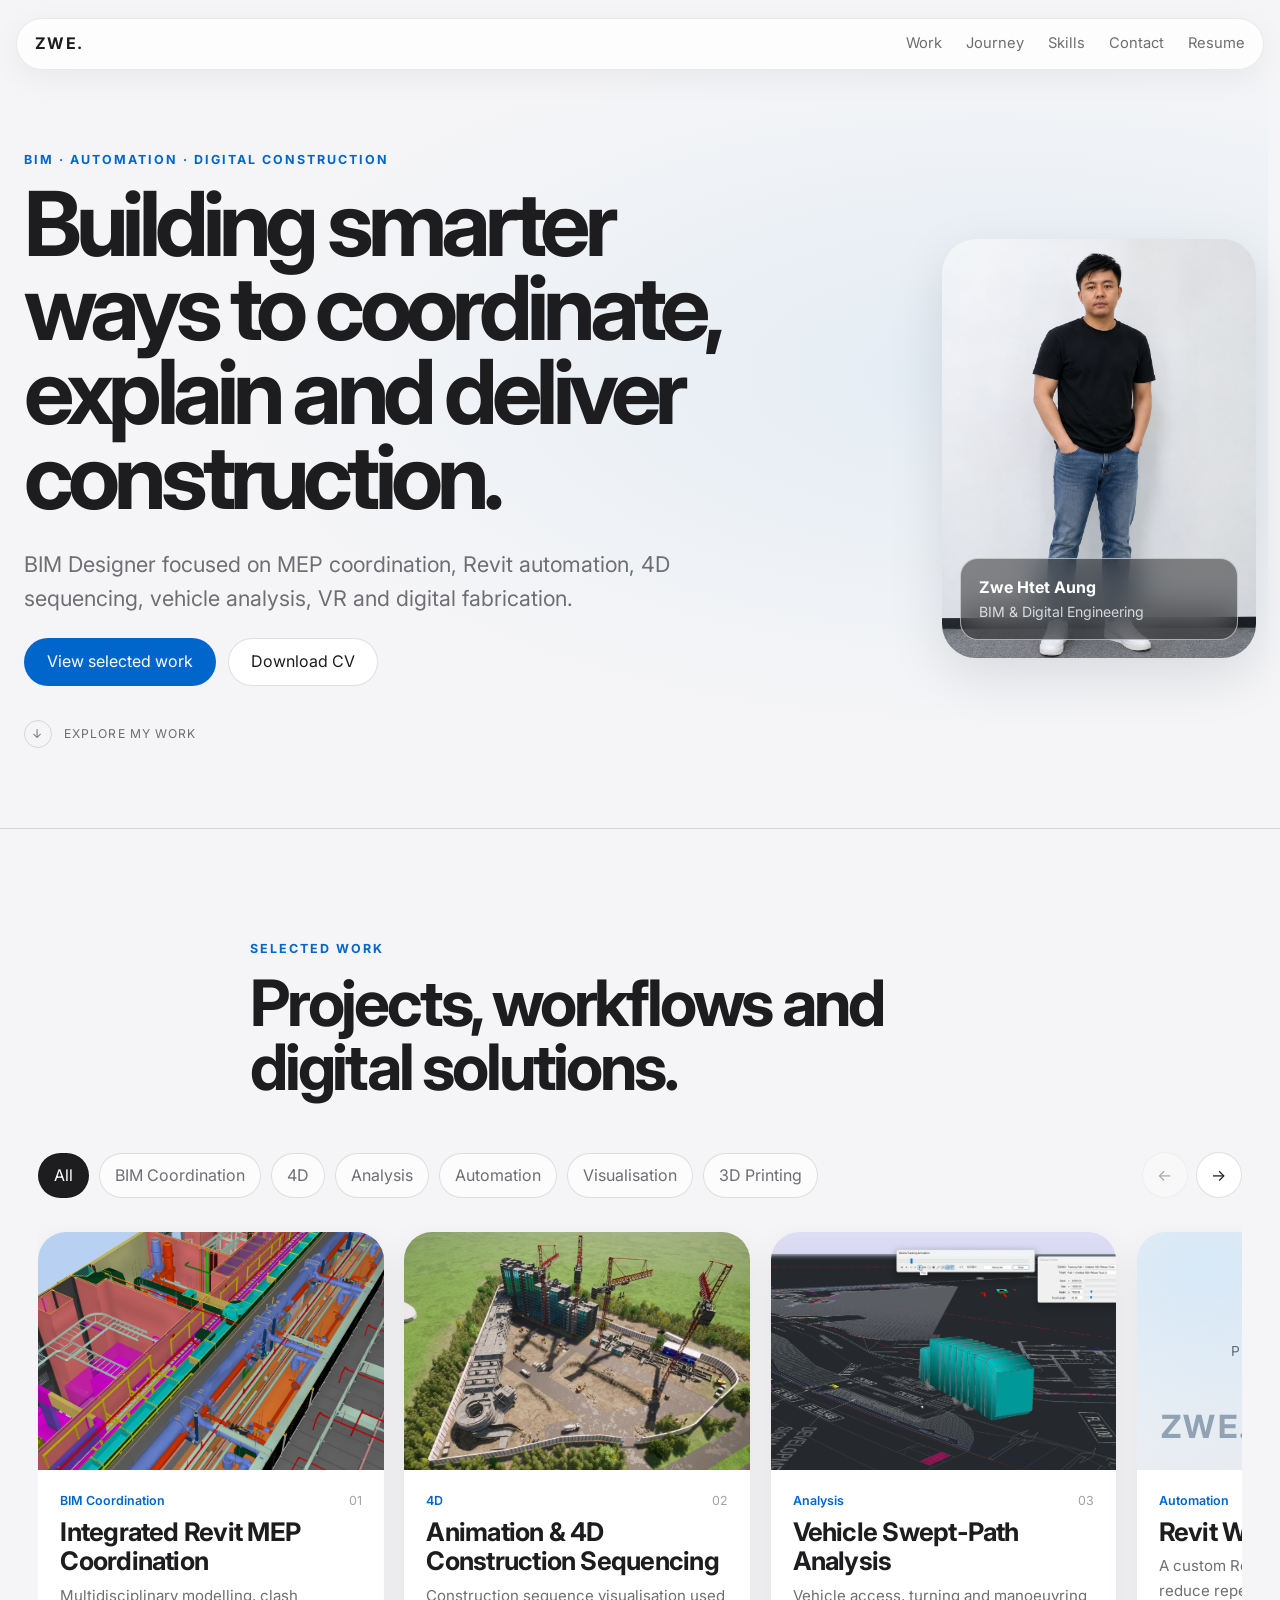
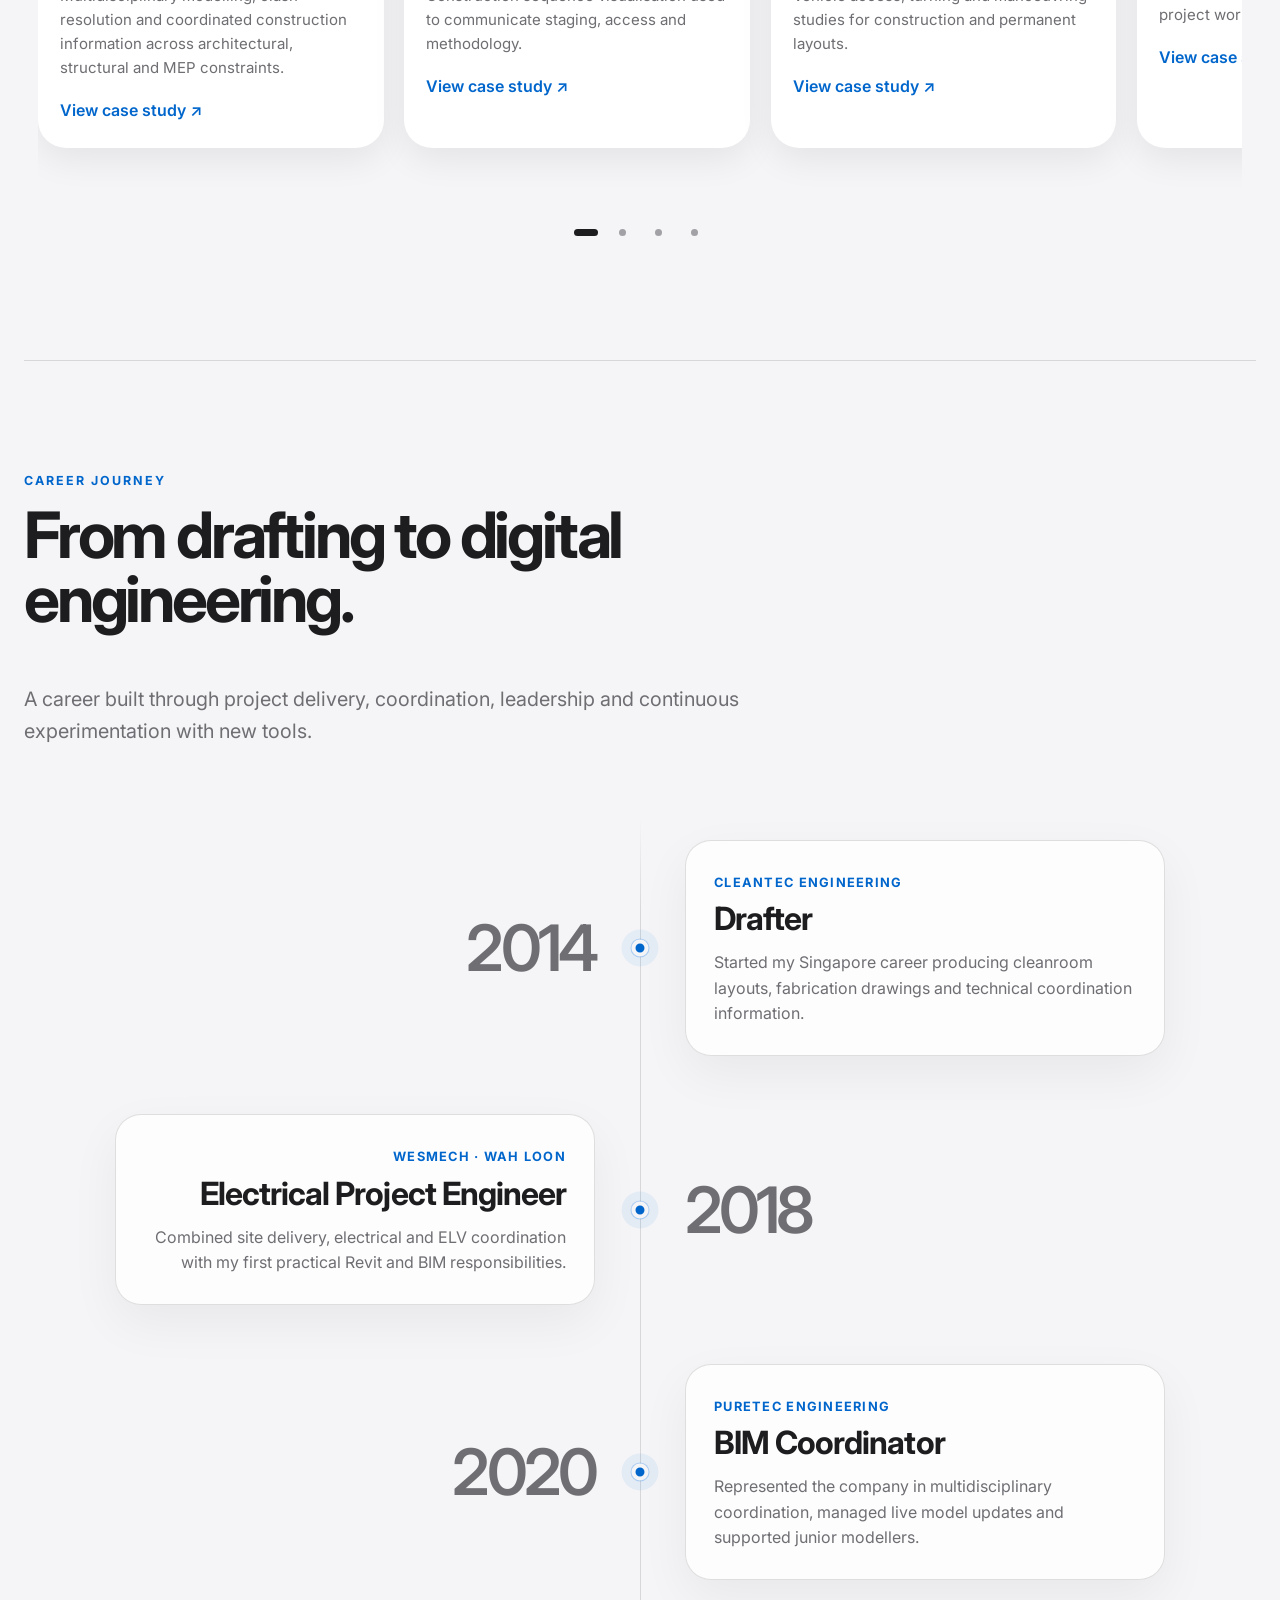
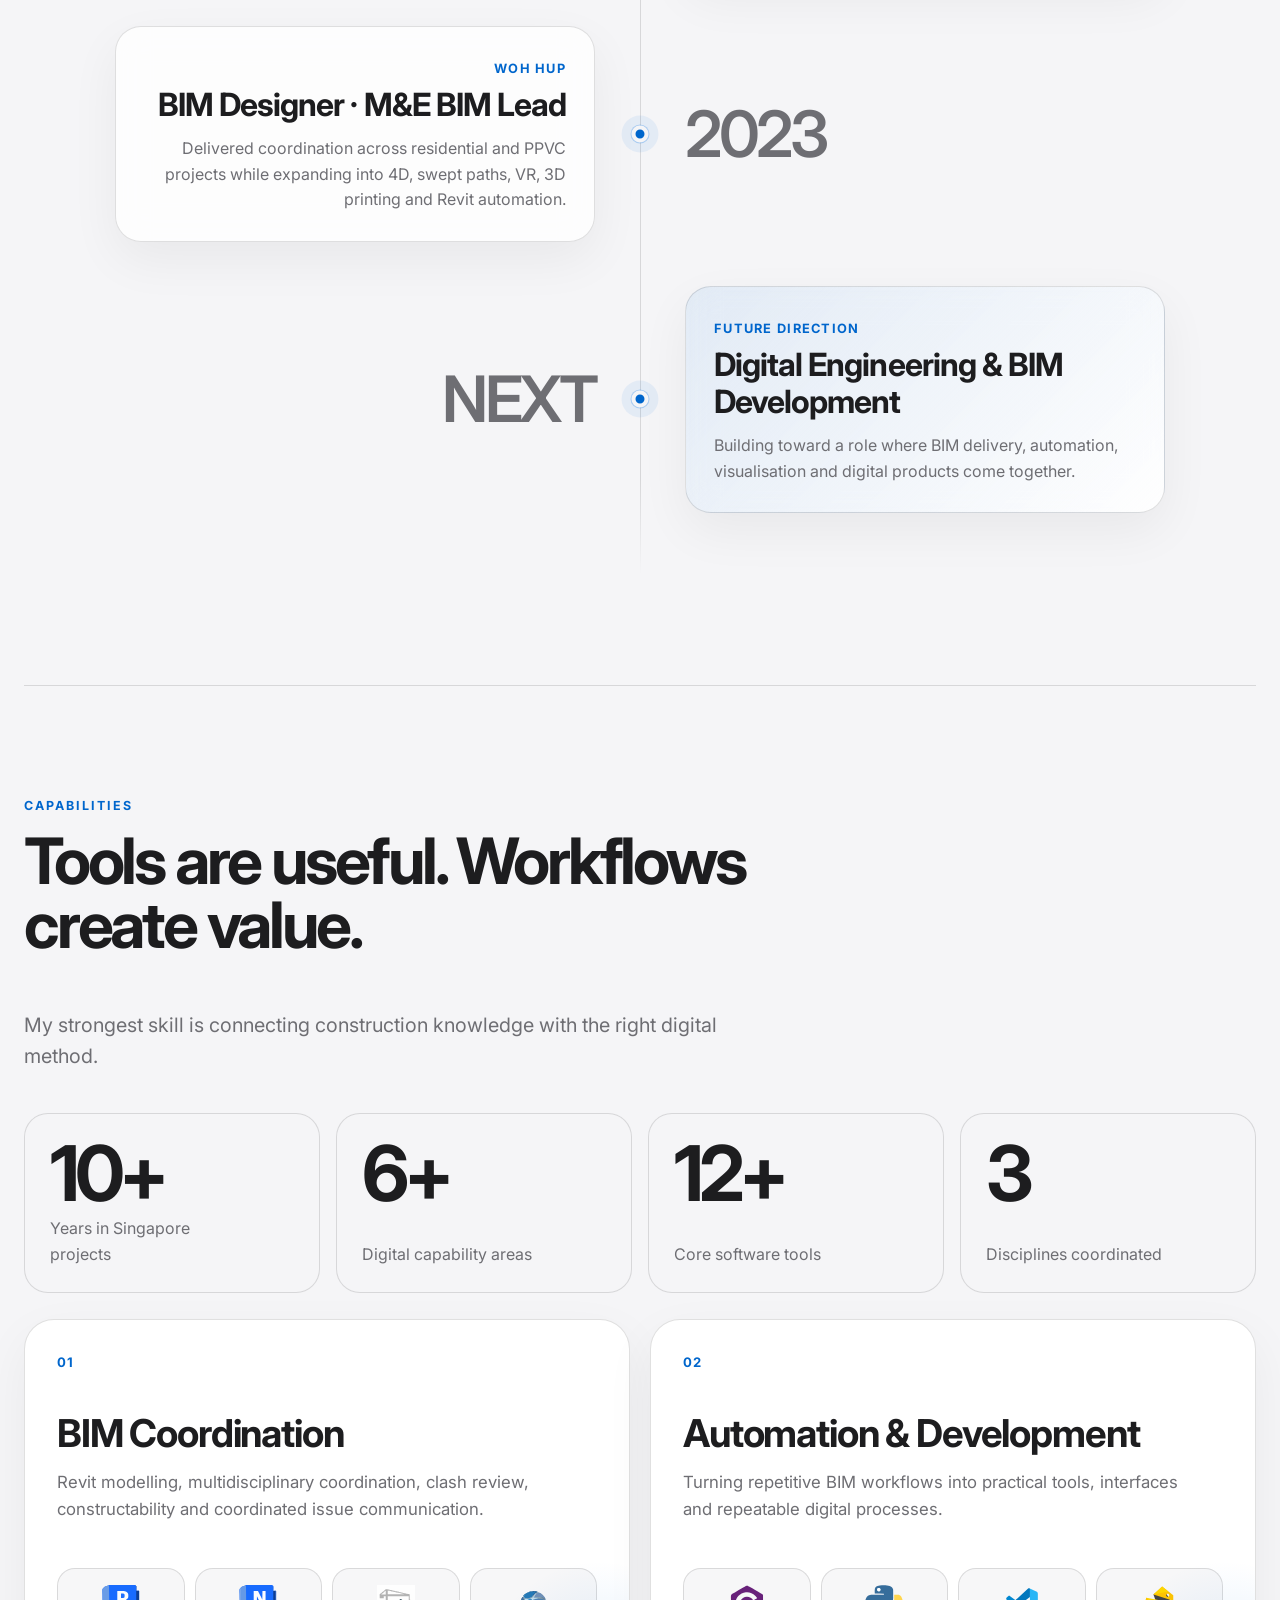
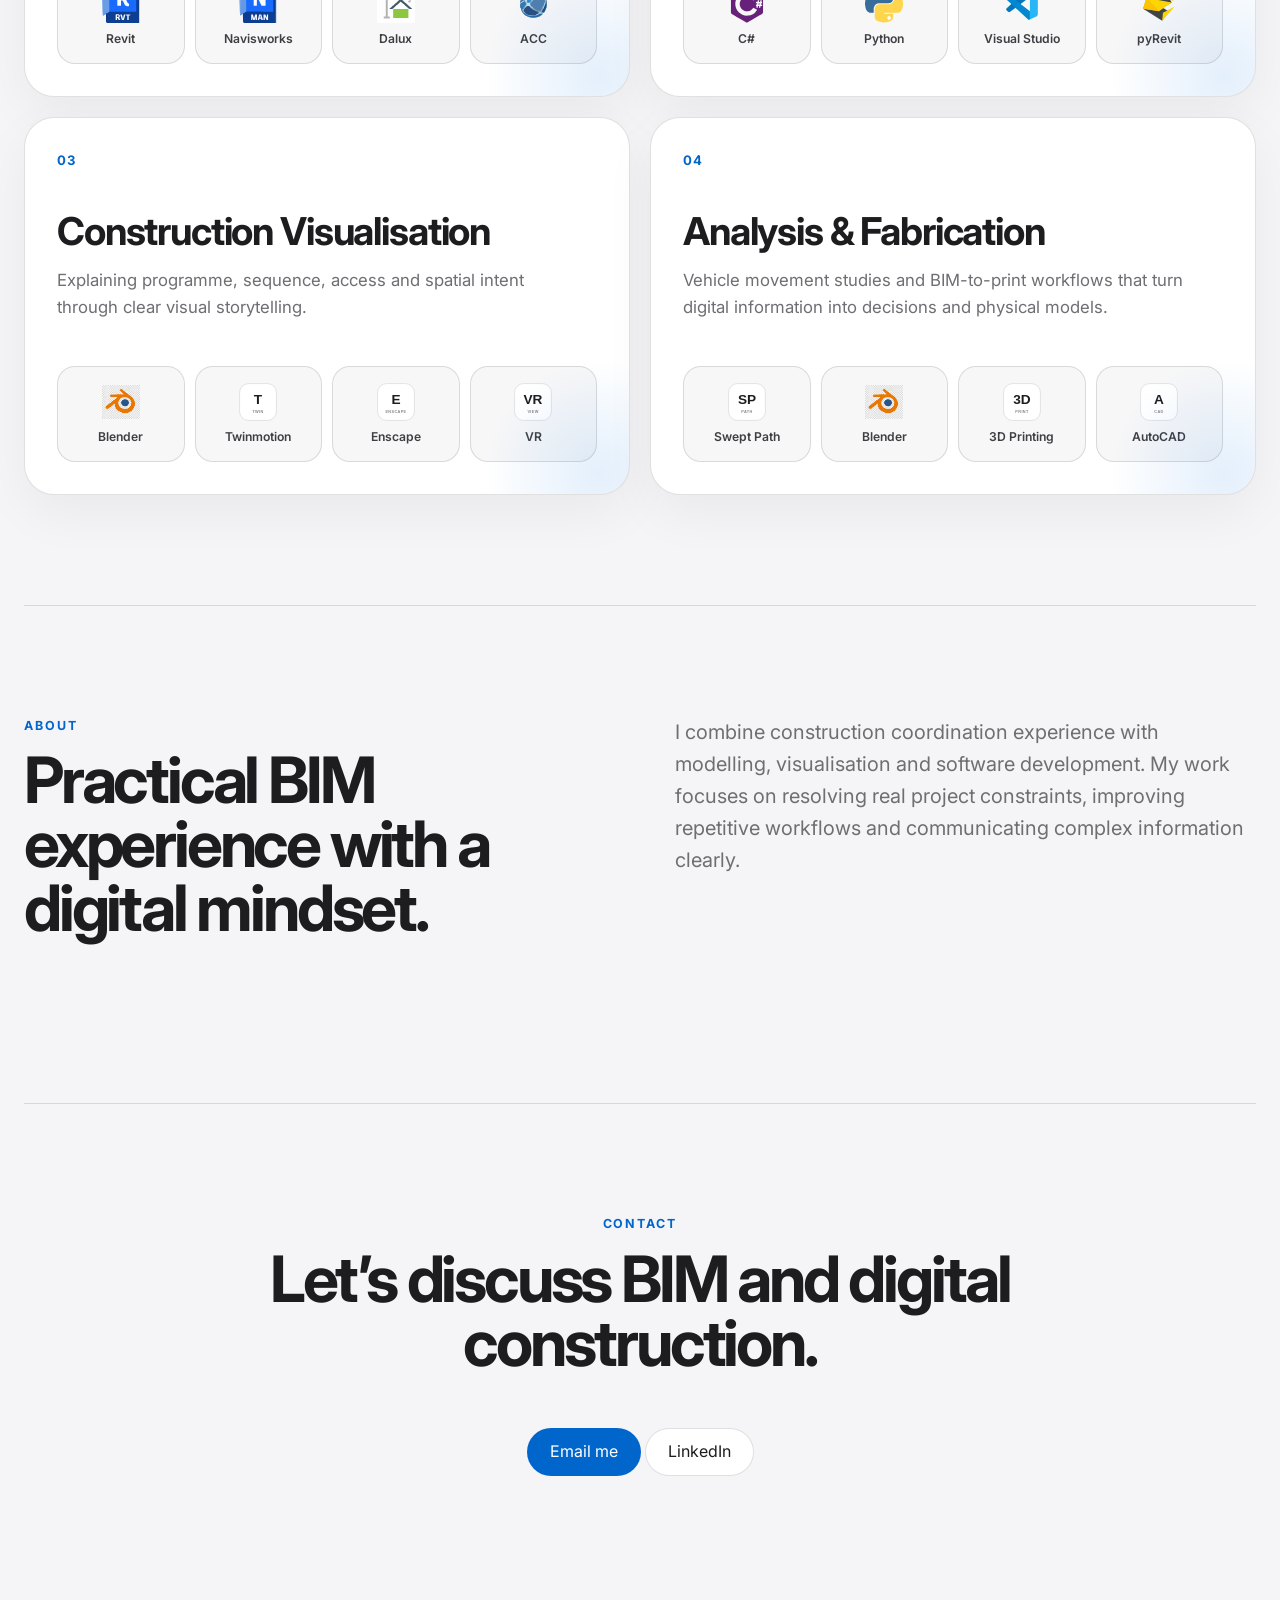
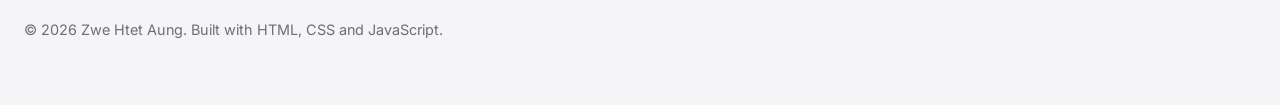
==== index.html @ 29a83908 "Polish portfolio motion and prepare GitHub Pages" ====
<!DOCTYPE html>
<html lang="en">
<head>
  <meta charset="UTF-8">
  <meta name="viewport" content="width=device-width, initial-scale=1.0">
  <meta name="description" content="Zwe Htet Aung — BIM and digital construction portfolio.">
  <title>Zwe Htet Aung | BIM & Digital Engineering</title>
  <link rel="preconnect" href="https://fonts.googleapis.com">
  <link rel="preconnect" href="https://fonts.gstatic.com" crossorigin>
  <link href="https://fonts.googleapis.com/css2?family=Inter:wght@400;500;600;700&display=swap" rel="stylesheet">
  <link rel="stylesheet" href="styles.css">
  <link rel="stylesheet" href="motion.css">
  <link rel="icon" href="favicon.svg" type="image/svg+xml">
  <meta name="theme-color" content="#f5f5f7">
  <meta property="og:title" content="Zwe Htet Aung | BIM & Digital Engineering">
  <meta property="og:description" content="BIM coordination, Revit automation and digital construction. Explore my selected work and career journey.">
  <meta property="og:type" content="website">
  <script src="projects.js" defer></script>
  <script src="home.js" defer></script>
  <script src="animations.js" defer></script>
</head>
<body class="page-enter">
  <a class="skip-link" href="#main-content">Skip to content</a>
  <header class="site-header">
    <a class="logo" href="index.html">ZWE.</a>
    <nav aria-label="Main navigation">
      <a href="#work">Work</a>
      <a href="#journey">Journey</a>
      <a href="#skills">Skills</a>
      <a href="#contact">Contact</a>
      <a href="assets/documents/Zwe-Htet-Aung-CV.pdf">Resume</a>
    </nav>
  </header>

  <main id="main-content">
    <section class="hero hero-split" id="home">
      <div class="hero-content">
        <p class="eyebrow">BIM · AUTOMATION · DIGITAL CONSTRUCTION</p>
        <h1>Building smarter ways to coordinate, explain and deliver construction.</h1>
        <p class="hero-copy">
          BIM Designer focused on MEP coordination, Revit automation, 4D sequencing,
          vehicle analysis, VR and digital fabrication.
        </p>
        <div class="hero-actions">
          <a class="button primary" href="#work">View selected work</a>
          <a class="button secondary" href="assets/documents/Zwe-Htet-Aung-CV.pdf">Download CV</a>
        </div>
        <a class="scroll-cue" href="#work"><span aria-hidden="true">↓</span> Explore my work</a>
      </div>
      <div class="portrait-card" data-placeholder="Portrait of Zwe Htet Aung">
        <img src="assets/images/profile-photo-2.png" alt="Portrait of Zwe Htet Aung" fetchpriority="high" decoding="async" onerror="this.closest('.portrait-card').classList.add('missing-media'); this.remove();">
        <div class="portrait-label">
          <strong>Zwe Htet Aung</strong>
          <span>BIM & Digital Engineering</span>
        </div>
      </div>
    </section>

    <section class="section" id="work">
      <div class="section-heading">
        <p class="eyebrow">SELECTED WORK</p>
        <h2>Projects, workflows and digital solutions.</h2>
      </div>
      <div class="project-toolbar">
        <div class="filter-bar" id="filters"></div>
        <div class="slider-controls" aria-label="Project carousel controls">
          <button id="slide-left" aria-label="Scroll projects left">←</button>
          <button id="slide-right" aria-label="Scroll projects right">→</button>
        </div>
      </div>
      <div class="project-rail" id="project-grid" tabindex="0" aria-label="Project carousel"></div>
      <noscript><p class="no-script">Enable JavaScript to browse the project case studies. You can still explore my career, skills and contact information below.</p></noscript>
      <div class="carousel-indicators" id="carousel-indicators" aria-label="Choose a project"></div>
    </section>



    <section class="section journey-section" id="journey">
      <div class="section-heading timeline-heading">
        <p class="eyebrow">CAREER JOURNEY</p>
        <h2>From drafting to digital engineering.</h2>
        <p class="section-intro">A career built through project delivery, coordination, leadership and continuous experimentation with new tools.</p>
      </div>

      <div class="career-timeline" aria-label="Career timeline">
        <article class="timeline-item reveal timeline-left">
          <div class="timeline-year">2014</div>
          <div class="timeline-marker" aria-hidden="true"></div>
          <div class="timeline-card">
            <span class="timeline-company">Cleantec Engineering</span>
            <h3>Drafter</h3>
            <p>Started my Singapore career producing cleanroom layouts, fabrication drawings and technical coordination information.</p>
          </div>
        </article>

        <article class="timeline-item reveal timeline-right">
          <div class="timeline-year">2018</div>
          <div class="timeline-marker" aria-hidden="true"></div>
          <div class="timeline-card">
            <span class="timeline-company">Wesmech · Wah Loon</span>
            <h3>Electrical Project Engineer</h3>
            <p>Combined site delivery, electrical and ELV coordination with my first practical Revit and BIM responsibilities.</p>
          </div>
        </article>

        <article class="timeline-item reveal timeline-left">
          <div class="timeline-year">2020</div>
          <div class="timeline-marker" aria-hidden="true"></div>
          <div class="timeline-card">
            <span class="timeline-company">Puretec Engineering</span>
            <h3>BIM Coordinator</h3>
            <p>Represented the company in multidisciplinary coordination, managed live model updates and supported junior modellers.</p>
          </div>
        </article>

        <article class="timeline-item reveal timeline-right">
          <div class="timeline-year">2023</div>
          <div class="timeline-marker" aria-hidden="true"></div>
          <div class="timeline-card">
            <span class="timeline-company">Woh Hup</span>
            <h3>BIM Designer · M&amp;E BIM Lead</h3>
            <p>Delivered coordination across residential and PPVC projects while expanding into 4D, swept paths, VR, 3D printing and Revit automation.</p>
          </div>
        </article>

        <article class="timeline-item reveal timeline-left timeline-future">
          <div class="timeline-year">NEXT</div>
          <div class="timeline-marker" aria-hidden="true"></div>
          <div class="timeline-card">
            <span class="timeline-company">Future Direction</span>
            <h3>Digital Engineering &amp; BIM Development</h3>
            <p>Building toward a role where BIM delivery, automation, visualisation and digital products come together.</p>
          </div>
        </article>
      </div>
    </section>

    <section class="section skills-section" id="skills">
      <div class="section-heading">
        <p class="eyebrow">CAPABILITIES</p>
        <h2>Tools are useful. Workflows create value.</h2>
        <p class="section-intro">My strongest skill is connecting construction knowledge with the right digital method.</p>
      </div>

      <div class="stats-grid reveal-stagger">
        <article class="stat-card"><strong class="counter" data-target="10" data-suffix="+">10+</strong><span>Years in Singapore projects</span></article>
        <article class="stat-card"><strong class="counter" data-target="6" data-suffix="+">6+</strong><span>Digital capability areas</span></article>
        <article class="stat-card"><strong class="counter" data-target="12" data-suffix="+">12+</strong><span>Core software tools</span></article>
        <article class="stat-card"><strong class="counter" data-target="3" data-suffix="">3</strong><span>Disciplines coordinated</span></article>
      </div>

      <div class="skills-grid">
        <article class="skill-card reveal">
          <span class="skill-index">01</span>
          <h3>BIM Coordination</h3>
          <p>Revit modelling, multidisciplinary coordination, clash review, constructability and coordinated issue communication.</p>
          <div class="software-grid" aria-label="BIM coordination software">
            <div class="software-item"><img src="assets/images/software/revit.svg" alt="Revit logo"><span>Revit</span></div>
            <div class="software-item"><img src="assets/images/software/navisworks.svg" alt="Navisworks logo"><span>Navisworks</span></div>
            <div class="software-item"><img src="assets/images/software/dalux.svg" alt="Dalux logo"><span>Dalux</span></div>
            <div class="software-item"><img src="assets/images/software/acc.svg" alt="Autodesk Construction Cloud logo"><span>ACC</span></div>
          </div>
        </article>
        <article class="skill-card reveal">
          <span class="skill-index">02</span>
          <h3>Automation &amp; Development</h3>
          <p>Turning repetitive BIM workflows into practical tools, interfaces and repeatable digital processes.</p>
          <div class="software-grid" aria-label="Automation and development software">
            <div class="software-item"><img src="assets/images/software/csharp.svg" alt="C sharp logo"><span>C#</span></div>
            <div class="software-item"><img src="assets/images/software/python.svg" alt="Python logo"><span>Python</span></div>
            <div class="software-item"><img src="assets/images/software/visual-studio.svg" alt="Visual Studio logo"><span>Visual Studio</span></div>
            <div class="software-item"><img src="assets/images/software/pyrevit.svg" alt="pyRevit logo"><span>pyRevit</span></div>
          </div>
        </article>
        <article class="skill-card reveal">
          <span class="skill-index">03</span>
          <h3>Construction Visualisation</h3>
          <p>Explaining programme, sequence, access and spatial intent through clear visual storytelling.</p>
          <div class="software-grid" aria-label="Construction visualisation software">
            <div class="software-item"><img src="assets/images/software/blender.svg" alt="Blender logo"><span>Blender</span></div>
            <div class="software-item"><img src="assets/images/software/twinmotion.svg" alt="Twinmotion logo"><span>Twinmotion</span></div>
            <div class="software-item"><img src="assets/images/software/enscape.svg" alt="Enscape logo"><span>Enscape</span></div>
            <div class="software-item"><img src="assets/images/software/vr.svg" alt="VR icon"><span>VR</span></div>
          </div>
        </article>
        <article class="skill-card reveal">
          <span class="skill-index">04</span>
          <h3>Analysis &amp; Fabrication</h3>
          <p>Vehicle movement studies and BIM-to-print workflows that turn digital information into decisions and physical models.</p>
          <div class="software-grid" aria-label="Analysis and fabrication software">
            <div class="software-item"><img src="assets/images/software/swept-path.svg" alt="Swept path analysis icon"><span>Swept Path</span></div>
            <div class="software-item"><img src="assets/images/software/blender.svg" alt="Blender logo"><span>Blender</span></div>
            <div class="software-item"><img src="assets/images/software/3d-printing.svg" alt="3D printing icon"><span>3D Printing</span></div>
            <div class="software-item"><img src="assets/images/software/autocad.svg" alt="AutoCAD logo"><span>AutoCAD</span></div>
          </div>
        </article>
      </div>
    </section>

    <section class="section about" id="about">
      <div>
        <p class="eyebrow">ABOUT</p>
        <h2>Practical BIM experience with a digital mindset.</h2>
      </div>
      <p>
        I combine construction coordination experience with modelling, visualisation
        and software development. My work focuses on resolving real project constraints,
        improving repetitive workflows and communicating complex information clearly.
      </p>
    </section>

    <section class="section contact" id="contact">
      <p class="eyebrow">CONTACT</p>
      <h2>Let’s discuss BIM and digital construction.</h2>
      <a class="button primary" href="mailto:zwehtetaung1992@gmail.com">Email me</a>
      <a class="button secondary"
   href="https://www.linkedin.com/in/zwe-htet-aung/"
   target="_blank"
   rel="noopener">
  LinkedIn
</a>
    </section>
  </main>

  <footer>
    <p>© <span id="year"></span> Zwe Htet Aung. Built with HTML, CSS and JavaScript.</p>
  </footer>
</body>
</html>
---- styles.css ----
:root {
  --background: #050505;
  --surface: #101012;
  --surface-soft: #171719;
  --text: #f5f5f7;
  --muted: #a1a1a6;
  --line: rgba(255,255,255,.12);
  --accent: #2997ff;
  --max-width: 1180px;
  --radius: 28px;
}

* { box-sizing: border-box; }

html {
  scroll-behavior: smooth;
  color-scheme: dark;
}

body {
  margin: 0;
  background:
    radial-gradient(circle at 50% -10%, rgba(41,151,255,.16), transparent 34rem),
    var(--background);
  color: var(--text);
  font-family: Inter, -apple-system, BlinkMacSystemFont, "Segoe UI", sans-serif;
  line-height: 1.6;
}

a { color: inherit; text-decoration: none; }
img, video { display: block; width: 100%; }
button { font: inherit; }
strong { color: var(--text); }

.site-header {
  position: sticky;
  top: 0;
  z-index: 20;
  display: flex;
  justify-content: space-between;
  align-items: center;
  width: min(calc(100% - 40px), var(--max-width));
  margin: 18px auto 0;
  padding: 12px 18px;
  border: 1px solid var(--line);
  border-radius: 999px;
  background: rgba(12,12,14,.74);
  backdrop-filter: blur(18px);
}

.logo { font-weight: 700; letter-spacing: .08em; }
nav { display: flex; gap: 24px; }
nav a { color: var(--muted); font-size: .92rem; }
nav a:hover { color: var(--text); }

main, footer {
  width: min(calc(100% - 40px), var(--max-width));
  margin-inline: auto;
}

.hero {
  min-height: 88vh;
  display: grid;
  align-content: center;
  max-width: 1080px;
  padding: 80px 0;
}

.eyebrow {
  color: var(--accent);
  font-size: .78rem;
  font-weight: 700;
  letter-spacing: .16em;
}

h1, h2, h3, p { margin-top: 0; }

h1 {
  max-width: 1080px;
  margin-bottom: 28px;
  font-size: clamp(3rem, 8vw, 7.3rem);
  line-height: .94;
  letter-spacing: -.065em;
}

h2 {
  font-size: clamp(2.2rem, 5vw, 4.7rem);
  line-height: 1;
  letter-spacing: -.05em;
}

h3 {
  font-size: clamp(1.4rem, 2.5vw, 2rem);
  line-height: 1.15;
  letter-spacing: -.03em;
}

.hero-copy {
  max-width: 760px;
  color: var(--muted);
  font-size: clamp(1.05rem, 2vw, 1.35rem);
}

.hero-actions {
  display: flex;
  flex-wrap: wrap;
  gap: 12px;
  margin-top: 22px;
}

.button {
  display: inline-flex;
  justify-content: center;
  align-items: center;
  min-height: 48px;
  padding: 0 22px;
  border: 1px solid var(--line);
  border-radius: 999px;
  transition: transform .2s ease, background .2s ease;
}

.button:hover { transform: translateY(-2px); }
.primary { background: var(--accent); color: white; border-color: transparent; }
.secondary { background: rgba(255,255,255,.06); }

.section {
  padding: 110px 0;
  border-top: 1px solid var(--line);
}

.section-heading {
  max-width: 780px;
  margin-bottom: 40px;
}

.filter-bar {
  display: flex;
  flex-wrap: wrap;
  gap: 10px;
  margin-bottom: 28px;
}

.filter-button {
  padding: 9px 15px;
  color: var(--muted);
  border: 1px solid var(--line);
  border-radius: 999px;
  background: transparent;
  cursor: pointer;
}

.filter-button.active {
  color: white;
  background: var(--surface-soft);
}

.project-grid {
  display: grid;
  grid-template-columns: repeat(12, 1fr);
  gap: 20px;
}

.project-card {
  grid-column: span 6;
  overflow: hidden;
  border: 1px solid var(--line);
  border-radius: var(--radius);
  background: var(--surface);
  transition: transform .25s ease, border-color .25s ease;
}

.project-card:hover {
  transform: translateY(-6px);
  border-color: rgba(255,255,255,.3);
}

.project-card:nth-child(3n + 1) { grid-column: span 7; }
.project-card:nth-child(3n + 2) { grid-column: span 5; }

.card-image {
  aspect-ratio: 16 / 10;
  object-fit: cover;
  background: linear-gradient(135deg, #1f2835, #090a0c);
}

.card-content { padding: 24px; }
.card-meta { color: var(--accent); font-size: .78rem; font-weight: 600; }
.card-content h3 { margin: 6px 0 8px; }
.card-content p { color: var(--muted); margin-bottom: 0; }

.about {
  display: grid;
  grid-template-columns: 1fr 1fr;
  gap: 70px;
}

.about > p { color: var(--muted); font-size: 1.25rem; }
.contact { text-align: center; }
.contact h2 { max-width: 820px; margin-inline: auto; }
footer { padding: 32px 0 50px; color: var(--muted); font-size: .9rem; }

/* Project detail page */

.project-hero {
  min-height: 78vh;
  display: grid;
  align-content: end;
  padding: 90px 0 55px;
}

.project-hero h1 {
  max-width: 1000px;
  margin-bottom: 18px;
}

.project-subtitle {
  max-width: 760px;
  color: var(--muted);
  font-size: clamp(1.05rem, 2vw, 1.35rem);
}

.project-cover {
  width: 100%;
  max-height: 760px;
  object-fit: cover;
  border-radius: var(--radius);
  background: var(--surface);
}

.project-meta-grid {
  display: grid;
  grid-template-columns: repeat(4, 1fr);
  gap: 16px;
  padding: 32px 0 90px;
}

.meta-card {
  padding: 22px;
  border: 1px solid var(--line);
  border-radius: 20px;
  background: var(--surface);
}

.meta-label {
  display: block;
  margin-bottom: 7px;
  color: var(--muted);
  font-size: .78rem;
  text-transform: uppercase;
  letter-spacing: .1em;
}

.case-section {
  padding: 95px 0;
  border-top: 1px solid var(--line);
}

.two-column {
  display: grid;
  grid-template-columns: .8fr 1.2fr;
  gap: 80px;
}

.two-column .content {
  color: var(--muted);
  font-size: 1.15rem;
}

.contribution-list {
  display: grid;
  gap: 12px;
  padding: 0;
  list-style: none;
}

.contribution-list li {
  padding: 17px 18px;
  border: 1px solid var(--line);
  border-radius: 16px;
  background: var(--surface);
}

.story-grid {
  display: grid;
  grid-template-columns: repeat(3, 1fr);
  gap: 18px;
}

.story-card {
  padding: 25px;
  border: 1px solid var(--line);
  border-radius: 22px;
  background: var(--surface);
}

.story-card p { color: var(--muted); margin-bottom: 0; }

.gallery-grid {
  display: grid;
  grid-template-columns: repeat(3, minmax(0, 1fr));
  gap: 20px;
}

.gallery-item {
  position: relative;
  overflow: hidden;
  min-width: 0;
  padding: 0;
  border: 1px solid var(--line);
  border-radius: 22px;
  background: var(--surface);
  cursor: zoom-in;
  aspect-ratio: 4 / 3;
  text-align: left;
  box-shadow: 0 10px 28px rgba(0, 0, 0, .08);
}

.gallery-item::after {
  content: "";
  position: absolute;
  inset: 35% 0 0;
  background: linear-gradient(to bottom, transparent, rgba(0, 0, 0, .82));
  pointer-events: none;
}

.gallery-item img {
  width: 100%;
  height: 100%;
  object-fit: cover;
  transition: transform .45s ease, filter .45s ease;
}

.gallery-item:hover img {
  transform: scale(1.045);
  filter: saturate(1.05);
}

.gallery-caption {
  position: absolute;
  z-index: 2;
  left: 18px;
  right: 18px;
  bottom: 17px;
  color: #fff;
  font-size: 1rem;
  font-weight: 650;
  line-height: 1.3;
  text-align: left;
  text-shadow: 0 2px 14px rgba(0, 0, 0, .42);
}

.gallery-highlight {
  display: block;
  width: fit-content;
  margin-bottom: 7px;
  padding: 5px 9px;
  border-radius: 999px;
  background: rgba(255, 255, 255, .92);
  color: #111;
  font-size: .68rem;
  font-weight: 750;
  letter-spacing: .08em;
  text-transform: uppercase;
  text-shadow: none;
}

.video-grid {
  display: grid;
  grid-template-columns: repeat(2, 1fr);
  gap: 22px;
}

.video-card {
  overflow: hidden;
  border: 1px solid var(--line);
  border-radius: 22px;
  background: var(--surface);
}

.video-card video {
  aspect-ratio: 16 / 9;
  background: black;
}

.video-info { padding: 18px; }
.video-info p { color: var(--muted); margin-bottom: 0; }

.next-project {
  display: block;
  padding: 38px;
  border: 1px solid var(--line);
  border-radius: var(--radius);
  background: var(--surface);
  transition: transform .2s ease;
}

.next-project:hover { transform: translateY(-4px); }
.next-project p { color: var(--muted); margin-bottom: 8px; }

.project-loading {
  min-height: 75vh;
  display: grid;
  place-items: center;
  color: var(--muted);
}

#lightbox {
  width: min(calc(100% - 30px), 1200px);
  max-height: 94vh;
  padding: 0;
  color: var(--text);
  border: 1px solid var(--line);
  border-radius: 24px;
  background: #08080a;
}

#lightbox::backdrop {
  background: rgba(0,0,0,.9);
  backdrop-filter: blur(8px);
}

#lightbox-image {
  max-height: 82vh;
  object-fit: contain;
}

.lightbox-close,
.lightbox-arrow {
  position: absolute;
  z-index: 3;
  color: white;
  border: 1px solid var(--line);
  background: rgba(15,15,17,.8);
  cursor: pointer;
}

.lightbox-close {
  top: 14px;
  right: 14px;
  width: 43px;
  height: 43px;
  border-radius: 50%;
}

.lightbox-arrow {
  top: 50%;
  width: 46px;
  height: 60px;
  transform: translateY(-50%);
  border-radius: 15px;
  font-size: 2rem;
}

.lightbox-arrow.previous { left: 14px; }
.lightbox-arrow.next { right: 14px; }

#lightbox-caption {
  padding: 14px 20px;
  color: var(--muted);
  text-align: center;
  margin-bottom: 0;
}

.error-panel {
  margin: 120px auto;
  max-width: 720px;
  padding: 40px;
  text-align: center;
  border: 1px solid var(--line);
  border-radius: var(--radius);
  background: var(--surface);
}

@media (max-width: 800px) {
  nav { gap: 14px; }
  nav a:nth-child(2) { display: none; }

  .project-card,
  .project-card:nth-child(3n + 1),
  .project-card:nth-child(3n + 2),
  .gallery-item,
  .gallery-item:nth-child(3n + 1),
  .gallery-item:nth-child(3n + 2) {
    grid-column: 1 / -1;
  }

  .about,
  .two-column,
  .video-grid {
    grid-template-columns: 1fr;
    gap: 25px;
  }

  .gallery-grid {
    grid-template-columns: repeat(2, minmax(0, 1fr));
  }

  .project-meta-grid {
    grid-template-columns: repeat(2, 1fr);
  }

  .story-grid {
    grid-template-columns: 1fr;
  }

  .section,
  .case-section {
    padding: 75px 0;
  }
}

@media (max-width: 520px) {
  main, footer {
    width: min(calc(100% - 24px), var(--max-width));
  }

  .site-header {
    width: calc(100% - 24px);
  }

  nav a:nth-child(3) { display: none; }

  h1 { font-size: clamp(3rem, 15vw, 5rem); }

  .project-meta-grid {
    grid-template-columns: 1fr;
  }

  .gallery-grid {
    grid-template-columns: 1fr;
  }
}

@media (prefers-reduced-motion: reduce) {
  * {
    scroll-behavior: auto !important;
    transition: none !important;
  }
}


/* Version 3 — motion, depth and unfinished-media states */
body.page-enter {
  opacity: 0;
  transform: translateY(8px);
}

body.page-enter.page-ready {
  opacity: 1;
  transform: none;
  transition: opacity .55s ease, transform .55s cubic-bezier(.22,1,.36,1);
}

body.page-leave {
  opacity: 0;
  transform: translateY(-6px);
  transition: opacity .22s ease, transform .22s ease;
}

.reveal-ready {
  opacity: 0;
  transform: translateY(34px);
  transition:
    opacity .75s ease,
    transform .85s cubic-bezier(.22,1,.36,1);
}

.reveal-ready.is-visible {
  opacity: 1;
  transform: none;
}

.reveal-stagger > * {
  opacity: 0;
  transform: translateY(26px);
  transition:
    opacity .65s ease,
    transform .75s cubic-bezier(.22,1,.36,1);
}

.reveal-stagger.is-visible > * {
  opacity: 1;
  transform: none;
}

.reveal-stagger.is-visible > *:nth-child(2) { transition-delay: .07s; }
.reveal-stagger.is-visible > *:nth-child(3) { transition-delay: .14s; }
.reveal-stagger.is-visible > *:nth-child(4) { transition-delay: .21s; }
.reveal-stagger.is-visible > *:nth-child(5) { transition-delay: .28s; }
.reveal-stagger.is-visible > *:nth-child(6) { transition-delay: .35s; }

.project-card.tilt-card {
  --rotate-x: 0deg;
  --rotate-y: 0deg;
  transform: perspective(1100px) rotateX(var(--rotate-x)) rotateY(var(--rotate-y));
  transform-style: preserve-3d;
  will-change: transform;
}

.project-card.tilt-card:hover {
  transform: perspective(1100px) translateY(-7px) rotateX(var(--rotate-x)) rotateY(var(--rotate-y));
}

.project-card .card-content {
  transform: translateZ(18px);
}

.card-media {
  position: relative;
  min-height: 220px;
  overflow: hidden;
  background:
    radial-gradient(circle at 25% 20%, rgba(41,151,255,.22), transparent 38%),
    linear-gradient(135deg, #1b1e24, #0b0b0d);
}

.card-media::after,
.gallery-item.missing-media::after,
.project-page-media-placeholder::after {
  content: attr(data-placeholder);
  position: absolute;
  inset: 0;
  display: grid;
  place-items: center;
  padding: 20px;
  color: var(--muted);
  font-size: .86rem;
  letter-spacing: .08em;
  text-transform: uppercase;
}

.card-media:not(.missing-media)::after { display: none; }
.card-media.missing-media::before {
  content: "ZWE.";
  position: absolute;
  left: 24px;
  bottom: 18px;
  color: rgba(255,255,255,.18);
  font-size: 2rem;
  font-weight: 700;
  letter-spacing: .08em;
}

.gallery-item { position: relative; min-height: 240px; }
.gallery-item.missing-media::after { content: "Project media coming soon"; }
.gallery-item.missing-media .gallery-caption { position: absolute; bottom: 0; z-index: 2; }

.project-cover {
  min-height: 420px;
  background:
    radial-gradient(circle at 35% 30%, rgba(41,151,255,.2), transparent 35%),
    linear-gradient(135deg, #1b1e24, #09090b);
}

.site-header {
  transition: background .25s ease, border-color .25s ease, transform .25s ease;
}

.site-header:hover {
  background: rgba(18,18,21,.88);
  border-color: rgba(255,255,255,.2);
}

.button {
  position: relative;
  overflow: hidden;
}

.button::after {
  content: "";
  position: absolute;
  inset: 0;
  background: linear-gradient(105deg, transparent 20%, rgba(255,255,255,.18), transparent 80%);
  transform: translateX(-130%);
  transition: transform .65s ease;
}

.button:hover::after { transform: translateX(130%); }

@media (prefers-reduced-motion: reduce) {
  body.page-enter,
  body.page-enter.page-ready,
  body.page-leave,
  .reveal-ready,
  .reveal-stagger > * {
    opacity: 1 !important;
    transform: none !important;
    transition: none !important;
  }
}

/* ===== Version 4: white editorial theme and edge-to-edge project rail ===== */
:root {
  --background: #f5f5f7;
  --surface: #ffffff;
  --surface-soft: #ececf0;
  --text: #1d1d1f;
  --muted: #6e6e73;
  --line: rgba(0, 0, 0, .12);
  --accent: #0066cc;
  --shadow: 0 18px 55px rgba(0, 0, 0, .10);
  --max-width: 1280px;
}

html { color-scheme: light; }

body {
  background: var(--background);
  color: var(--text);
}

strong { color: var(--text); }

.site-header {
  width: min(calc(100% - 32px), 1440px);
  border-color: rgba(0,0,0,.08);
  background: rgba(255,255,255,.78);
  box-shadow: 0 8px 30px rgba(0,0,0,.05);
}

nav a { color: var(--muted); }
nav a:hover { color: var(--text); }

main, footer { width: min(calc(100% - 48px), var(--max-width)); }

.hero-split {
  max-width: none;
  grid-template-columns: minmax(0, 1.45fr) minmax(280px, .55fr);
  align-items: center;
  gap: clamp(40px, 7vw, 110px);
  min-height: 84vh;
}

.hero-content h1 {
  max-width: 920px;
  font-size: clamp(3.3rem, 7vw, 7.7rem);
}

.portrait-card {
  position: relative;
  min-height: 560px;
  overflow: hidden;
  border-radius: 34px;
  background: linear-gradient(145deg, #e1e1e6, #fafafa);
  box-shadow: var(--shadow);
}

.portrait-card img {
  width: 100%;
  height: 100%;
  min-height: 560px;
  object-fit: cover;
}

.portrait-card.missing-media::before {
  content: "YOUR PHOTO";
  position: absolute;
  inset: 0;
  display: grid;
  place-items: center;
  color: #98989d;
  font-size: .8rem;
  font-weight: 700;
  letter-spacing: .18em;
}

.portrait-label {
  position: absolute;
  left: 18px;
  right: 18px;
  bottom: 18px;
  display: grid;
  padding: 16px 18px;
  border: 1px solid rgba(255,255,255,.55);
  border-radius: 18px;
  color: #fff;
  background: rgba(25,25,27,.48);
  backdrop-filter: blur(18px);
}

.portrait-label span { color: rgba(255,255,255,.76); font-size: .88rem; }

.button.secondary { background: #fff; }

#work {
  width: 100vw;
  margin-left: calc(50% - 50vw);
  padding-inline: clamp(18px, 3vw, 48px);
  overflow: hidden;
}

#work .section-heading,
#work .project-toolbar {
  width: min(100%, 1440px);
  margin-inline: auto;
}

.project-toolbar {
  display: flex;
  justify-content: space-between;
  align-items: flex-end;
  gap: 20px;
  margin-bottom: 26px;
}

.filter-bar { margin-bottom: 0; }

.filter-button {
  color: var(--muted);
  border-color: var(--line);
  background: rgba(255,255,255,.7);
}

.filter-button.active {
  color: #fff;
  background: var(--text);
}

.slider-controls { display: flex; gap: 8px; }
.slider-controls button {
  width: 46px;
  height: 46px;
  border: 1px solid var(--line);
  border-radius: 50%;
  color: var(--text);
  background: #fff;
  cursor: pointer;
  transition: transform .2s ease, background .2s ease;
}
.slider-controls button:hover { transform: scale(1.06); background: #ececf0; }

.project-rail {
  display: grid;
  grid-auto-flow: column;
  grid-auto-columns: clamp(310px, 31vw, 520px);
  gap: clamp(14px, 1.6vw, 26px);
  overflow-x: auto;
  overscroll-behavior-inline: contain;
  scroll-snap-type: inline mandatory;
  scrollbar-width: none;
  cursor: default;
  padding: 8px max(0px, calc((100vw - 1440px) / 2)) 50px;
}

.project-rail::-webkit-scrollbar { display: none; }

.project-card,
.project-card:nth-child(3n + 1),
.project-card:nth-child(3n + 2) {
  grid-column: auto;
  scroll-snap-align: start;
  border: 0;
  border-radius: 28px;
  background: #fff;
  box-shadow: 0 12px 35px rgba(0,0,0,.07);
  transform: none;
}

.project-card:hover {
  transform: translateY(-8px);
  border-color: transparent;
  box-shadow: 0 24px 60px rgba(0,0,0,.14);
}

.card-media { overflow: hidden; background: #e8e8ed; }
.card-image {
  aspect-ratio: 4 / 3;
  background: #e8e8ed;
  transition: transform .65s cubic-bezier(.2,.7,.2,1);
}

.project-card:hover .card-image { transform: scale(1.06) translateX(1.5%); }

.card-content { padding: 26px 26px 30px; }
.card-topline { display: flex; justify-content: space-between; gap: 16px; }
.card-number { color: #a1a1a6; font-size: .78rem; }
.card-content h3 { font-size: clamp(1.7rem, 2.4vw, 2.55rem); }
.card-link { display: inline-block; margin-top: 18px; color: var(--accent); font-weight: 600; }

.meta-card,
.story-card,
.contribution-list li,
.video-card,
.next-project,
.error-panel { background: #fff; }

.project-cover { background: #e8e8ed; }

#lightbox { background: #fff; color: var(--text); }
#lightbox::backdrop { background: rgba(245,245,247,.92); }
.lightbox-close, .lightbox-arrow { color: var(--text); background: rgba(255,255,255,.88); }

@media (max-width: 900px) {
  .hero-split { grid-template-columns: 1fr; padding-top: 95px; }
  .portrait-card, .portrait-card img { min-height: 500px; }
}

@media (max-width: 620px) {
  main, footer { width: min(calc(100% - 28px), var(--max-width)); }
  .site-header { width: calc(100% - 20px); }
  .project-toolbar { align-items: flex-start; flex-direction: column; }
  .slider-controls { display: none; }
  .project-rail { grid-auto-columns: 86vw; padding-left: 0; padding-right: 0; }
  .portrait-card, .portrait-card img { min-height: 430px; }
}

/* ===== Version 4.1: infinite auto-moving project carousel ===== */
.project-rail {
  overscroll-behavior-inline: contain;
  scrollbar-width: none;
}

.project-rail .project-card,
.project-rail .card-image {
  -webkit-user-drag: none;
  user-select: none;
}



/* ===== Version 4.2: centered peek layout, clickable cards and timer bar ===== */
.project-rail {
  /* Three card-widths fit across the viewport: half previous + two full + half next. */
  grid-auto-columns: calc((100vw - clamp(42px, 5vw, 82px)) / 3);
  scroll-snap-type: none;
  padding-inline: 0;
  touch-action: pan-y;
}


.carousel-progress {
  width: min(100%, 1440px);
  height: 3px;
  margin: 4px auto 0;
  overflow: hidden;
  border-radius: 999px;
  background: rgba(0, 0, 0, .10);
}

.carousel-progress span {
  display: block;
  width: 100%;
  height: 100%;
  border-radius: inherit;
  background: var(--text);
  transform: scaleX(0);
  transform-origin: left center;
}

.carousel-progress span.running {
  animation: carouselTimer 2400ms linear infinite;
}

@keyframes carouselTimer {
  from { transform: scaleX(0); }
  to { transform: scaleX(1); }
}

@media (max-width: 900px) {
  .project-rail {
    grid-auto-columns: 74vw;
  }
}

@media (max-width: 620px) {
  .project-rail {
    grid-auto-columns: 86vw;
  }

  .carousel-progress {
    margin-top: 2px;
  }
}

@media (prefers-reduced-motion: reduce) {
  .carousel-progress span.running {
    animation: none;
    transform: scaleX(1);
  }
}

/* ===== Version 4.3: reliable links, smaller cards, clean category results ===== */
.project-rail {
  grid-auto-columns: clamp(280px, 27vw, 430px);
}

.project-card .card-image {
  aspect-ratio: 16 / 11;
}

.card-content {
  padding: 21px 22px 24px;
}

.card-content h3 {
  font-size: clamp(1.45rem, 2vw, 2.1rem);
}

.card-content p {
  font-size: .94rem;
}

.project-rail.single-project {
  display: flex;
  justify-content: center;
  overflow: visible;
  cursor: default;
  padding-bottom: 42px;
}

.project-rail.single-project .project-card {
  flex: 0 1 430px;
  width: min(100%, 430px);
}

.project-rail.single-project + .carousel-progress span {
  animation: none;
  transform: scaleX(0);
}

@media (max-width: 900px) {
  .project-rail {
    grid-auto-columns: 68vw;
  }
}

@media (max-width: 620px) {
  .project-rail {
    grid-auto-columns: 82vw;
  }

  .project-rail.single-project .project-card {
    flex-basis: 82vw;
  }
}

/* ===== Version 4.4: click-first carousel ===== */
.project-card { cursor: pointer; }
.project-rail { cursor: default; }

/* ===== Version 5: project-page media storytelling ===== */
.section-intro {
  max-width: 700px;
  color: var(--muted);
  font-size: 1.05rem;
}

.comparison {
  position: relative;
  width: 100%;
  aspect-ratio: 16 / 9;
  overflow: hidden;
  border-radius: 28px;
  background: #e8e8ed;
  box-shadow: 0 18px 50px rgba(0,0,0,.09);
  user-select: none;
}

.comparison-image {
  width: 100%;
  height: 100%;
  object-fit: cover;
}

.comparison-after {
  position: absolute;
  inset: 0;
}

.comparison-before {
  position: absolute;
  inset: 0 auto 0 0;
  overflow: hidden;
  border-right: 2px solid rgba(255,255,255,.95);
}

.comparison-before .comparison-image {
  width: 100vw;
  max-width: min(calc(100vw - 40px), var(--max-width));
}

.comparison-range {
  position: absolute;
  inset: 0;
  width: 100%;
  height: 100%;
  margin: 0;
  opacity: 0;
  cursor: ew-resize;
}

.comparison-handle {
  position: absolute;
  top: 50%;
  width: 52px;
  height: 52px;
  display: grid;
  place-items: center;
  transform: translate(-50%, -50%);
  border: 2px solid #fff;
  border-radius: 50%;
  color: #111;
  background: rgba(255,255,255,.92);
  box-shadow: 0 8px 26px rgba(0,0,0,.18);
  pointer-events: none;
  font-size: 1.2rem;
}

.comparison-label {
  position: absolute;
  top: 18px;
  padding: 8px 12px;
  border-radius: 999px;
  color: #111;
  background: rgba(255,255,255,.86);
  backdrop-filter: blur(12px);
  font-size: .82rem;
  font-weight: 600;
  pointer-events: none;
}

.label-before { left: 18px; }
.label-after { right: 18px; }

.video-frame {
  position: relative;
  aspect-ratio: 16 / 9;
  overflow: hidden;
  background: #000;
}

.video-frame iframe {
  position: absolute;
  inset: 0;
  width: 100%;
  height: 100%;
  border: 0;
}

@media (max-width: 620px) {
  .comparison { border-radius: 20px; }
  .comparison-handle { width: 44px; height: 44px; }
  .comparison-label { top: 12px; }
  .label-before { left: 12px; }
  .label-after { right: 12px; }
}

/* ===== Version 6: touch swipe + replayable reveal animation ===== */
@media (pointer: coarse) {
  .project-rail {
    touch-action: pan-y pinch-zoom;
  }
}

/* Keep repeated reveals subtle and smooth. */
.reveal-ready {
  will-change: opacity, transform;
}

/* Version 7: career timeline, capabilities and premium polish */
.section-intro {
  max-width: 720px;
  color: var(--muted);
  font-size: clamp(1.02rem, 1.8vw, 1.24rem);
}

.journey-section {
  overflow: hidden;
}

.timeline-heading {
  margin-bottom: 70px;
}

.career-timeline {
  position: relative;
  max-width: 1050px;
  margin: 0 auto;
  padding: 20px 0;
}

.career-timeline::before {
  content: "";
  position: absolute;
  top: 0;
  bottom: 0;
  left: 50%;
  width: 1px;
  background: linear-gradient(to bottom, transparent, var(--line) 7%, var(--line) 93%, transparent);
}

.timeline-item {
  position: relative;
  display: grid;
  grid-template-columns: 1fr 90px 1fr;
  align-items: center;
  min-height: 220px;
  margin-bottom: 42px;
}

.timeline-year {
  color: var(--muted);
  font-size: clamp(2.2rem, 5vw, 5rem);
  font-weight: 600;
  letter-spacing: -.06em;
}

.timeline-left .timeline-year,
.timeline-right .timeline-card {
  text-align: right;
}

.timeline-right .timeline-year,
.timeline-left .timeline-card {
  grid-column: 3;
}

.timeline-left .timeline-year { grid-column: 1; }
.timeline-right .timeline-year { grid-column: 3; text-align: left; }
.timeline-right .timeline-card { grid-column: 1; grid-row: 1; }

.timeline-marker {
  position: absolute;
  left: 50%;
  top: 50%;
  width: 17px;
  height: 17px;
  border: 4px solid var(--background);
  border-radius: 50%;
  background: var(--accent);
  box-shadow: 0 0 0 1px rgba(0,113,227,.25), 0 0 0 10px rgba(0,113,227,.07);
  transform: translate(-50%, -50%);
}

.timeline-card {
  padding: 28px;
  border: 1px solid var(--line);
  border-radius: 26px;
  background: rgba(255,255,255,.78);
  box-shadow: 0 18px 50px rgba(0,0,0,.055);
  backdrop-filter: blur(16px);
}

.timeline-card h3 {
  margin: 7px 0 12px;
}

.timeline-card p {
  margin-bottom: 0;
  color: var(--muted);
}

.timeline-company {
  color: var(--accent);
  font-size: .8rem;
  font-weight: 700;
  letter-spacing: .1em;
  text-transform: uppercase;
}

.timeline-future .timeline-card {
  background: linear-gradient(135deg, rgba(0,113,227,.08), rgba(255,255,255,.9));
}

.stats-grid {
  display: grid;
  grid-template-columns: repeat(4, 1fr);
  gap: 16px;
  margin-bottom: 26px;
}

.stat-card {
  min-height: 180px;
  display: flex;
  flex-direction: column;
  justify-content: space-between;
  padding: 25px;
  border: 1px solid var(--line);
  border-radius: 24px;
  background: #f5f5f7;
}

.stat-card strong {
  font-size: clamp(3rem, 6vw, 5.5rem);
  line-height: .9;
  letter-spacing: -.07em;
}

.stat-card span {
  max-width: 180px;
  color: var(--muted);
}

.skills-grid {
  display: grid;
  grid-template-columns: repeat(2, 1fr);
  gap: 20px;
}

.skill-card {
  position: relative;
  min-height: 340px;
  display: flex;
  flex-direction: column;
  padding: 32px;
  overflow: hidden;
  border: 1px solid var(--line);
  border-radius: 30px;
  background: white;
  box-shadow: 0 18px 52px rgba(0,0,0,.05);
  transition: transform .28s ease, box-shadow .28s ease;
}

.skill-card:hover {
  transform: translateY(-6px);
  box-shadow: 0 28px 72px rgba(0,0,0,.09);
}

.skill-card::after {
  content: "";
  position: absolute;
  right: -90px;
  bottom: -100px;
  width: 240px;
  height: 240px;
  border-radius: 50%;
  background: radial-gradient(circle, rgba(0,113,227,.11), transparent 68%);
  pointer-events: none;
}

.skill-index {
  color: var(--accent);
  font-size: .82rem;
  font-weight: 700;
  letter-spacing: .1em;
}

.skill-card h3 {
  margin: 38px 0 14px;
  font-size: clamp(1.8rem, 3vw, 3rem);
}

.skill-card p {
  max-width: 520px;
  color: var(--muted);
  font-size: 1.05rem;
}

.skill-tags {
  display: flex;
  flex-wrap: wrap;
  gap: 8px;
  margin-top: auto;
  padding-top: 28px;
}

.skill-tags span {
  padding: 7px 11px;
  border: 1px solid var(--line);
  border-radius: 999px;
  color: #4a4a4f;
  background: #f7f7f8;
  font-size: .83rem;
}

/* Directional timeline entrance animations */
.timeline-left.reveal-ready:not(.is-visible) {
  transform: translateX(-48px) translateY(18px);
}

.timeline-right.reveal-ready:not(.is-visible) {
  transform: translateX(48px) translateY(18px);
}

.timeline-item.is-visible {
  transform: translateX(0) translateY(0);
}

@media (max-width: 900px) {
  .stats-grid { grid-template-columns: repeat(2, 1fr); }
  .career-timeline { padding-left: 35px; }
  .career-timeline::before { left: 15px; }
  .timeline-item {
    display: block;
    min-height: 0;
    margin-bottom: 34px;
  }
  .timeline-marker { left: 15px; top: 34px; }
  .timeline-year,
  .timeline-left .timeline-year,
  .timeline-right .timeline-year {
    margin: 0 0 12px 28px;
    text-align: left;
    font-size: 2.4rem;
  }
  .timeline-card,
  .timeline-left .timeline-card,
  .timeline-right .timeline-card {
    margin-left: 28px;
    text-align: left;
  }
}

@media (max-width: 680px) {
  .skills-grid,
  .stats-grid { grid-template-columns: 1fr; }
  .stat-card { min-height: 145px; }
  .skill-card { min-height: 300px; padding: 25px; }
}

/* ===== Version 7.1: Apple-style carousel dot indicators ===== */
.carousel-progress {
  display: none !important;
}

.carousel-indicators {
  display: flex;
  align-items: center;
  justify-content: center;
  gap: 14px;
  min-height: 34px;
  margin: 18px auto 0;
  padding: 0 20px;
}

.carousel-indicators[hidden] {
  display: none;
}

.carousel-dot {
  position: relative;
  width: 10px;
  height: 10px;
  flex: 0 0 auto;
  padding: 0;
  overflow: hidden;
  border: 0;
  border-radius: 999px;
  background: #a1a1a6;
  cursor: pointer;
  transition:
    width .35s cubic-bezier(.22,.61,.36,1),
    background-color .25s ease,
    transform .2s ease;
}

.carousel-dot:hover {
  transform: scale(1.16);
  background: #737378;
}

.carousel-dot.active {
  width: 32px;
  background: #d2d2d7;
  transform: none;
}

.carousel-dot.active span {
  position: absolute;
  inset: 0;
  border-radius: inherit;
  background: #1d1d1f;
  transform: scaleX(1);
  transform-origin: left center;
}

.carousel-dot.active.timing span {
  animation: dotTimer 2400ms linear forwards;
}

@keyframes dotTimer {
  from { transform: scaleX(0); }
  to { transform: scaleX(1); }
}

.carousel-dot:focus-visible {
  outline: 3px solid rgba(0,113,227,.28);
  outline-offset: 5px;
}

@media (max-width: 620px) {
  .carousel-indicators {
    gap: 11px;
    margin-top: 14px;
  }

  .carousel-dot {
    width: 9px;
    height: 9px;
  }

  .carousel-dot.active {
    width: 28px;
  }
}

@media (prefers-reduced-motion: reduce) {
  .carousel-dot,
  .carousel-dot.active span {
    transition: none;
    animation: none !important;
  }
}


/* ===== Version 7.3: Software logo skill cards ===== */
.software-grid {
  display: grid;
  grid-template-columns: repeat(4, minmax(0, 1fr));
  gap: 10px;
  margin-top: auto;
  padding-top: 28px;
}

.software-item {
  min-width: 0;
  display: flex;
  flex-direction: column;
  align-items: center;
  justify-content: center;
  gap: 9px;
  min-height: 96px;
  padding: 13px 8px;
  border: 1px solid var(--line);
  border-radius: 18px;
  background: #f7f7f8;
  transition: transform .22s ease, background .22s ease, box-shadow .22s ease;
}

.software-item:hover {
  transform: translateY(-3px);
  background: #fff;
  box-shadow: 0 10px 25px rgba(0,0,0,.07);
}

.software-item img {
  width: 38px;
  height: 38px;
  object-fit: contain;
  flex: 0 0 auto;
}

.software-item span {
  max-width: 100%;
  color: #3f3f43;
  font-size: .76rem;
  font-weight: 600;
  line-height: 1.2;
  text-align: center;
}

@media (max-width: 1050px) {
  .software-grid { grid-template-columns: repeat(2, minmax(0, 1fr)); }
}

@media (max-width: 680px) {
  .software-grid { grid-template-columns: repeat(2, minmax(0, 1fr)); gap: 8px; }
  .software-item { min-height: 86px; }
  .software-item img { width: 34px; height: 34px; }
}
---- motion.css ----
/* Content remains readable when JavaScript or animation is unavailable. */
:root { --motion-ease: cubic-bezier(.22, 1, .36, 1); }
html { scroll-padding-top: 100px; }
body.page-enter, body.page-enter.page-ready, body.page-leave {
  opacity: 1; transform: none; transition: none;
}
.reveal-ready, .reveal-stagger > * { opacity: 1; transform: none; will-change: auto; }
.reveal-stagger.is-visible > * { transition-delay: 0s; }
.motion-enabled .motion-reveal {
  opacity: 0;
  transform: translateY(24px);
  transition: opacity .7s ease var(--reveal-delay, 0ms),
    transform .85s var(--motion-ease) var(--reveal-delay, 0ms), box-shadow .3s ease;
}
.motion-enabled .motion-reveal.is-visible,
.motion-enabled .motion-reveal:focus-within { opacity: 1; transform: none; }
.motion-enabled .portrait-card.motion-reveal { --reveal-delay: 160ms; }
.reading-progress {
  position: fixed; z-index: 100; top: 0; left: 0; width: 100%; height: 2px;
  background: var(--accent); transform: scaleX(0); transform-origin: left; pointer-events: none;
}
.site-header {
  top: 12px;
  transition: background .35s ease, box-shadow .35s ease, border-color .35s ease;
}
.site-header:hover, .site-header.is-scrolled {
  background: rgba(255,255,255,.92); border-color: rgba(0,0,0,.1);
  box-shadow: 0 8px 32px rgba(0,0,0,.08);
}
nav a { position: relative; transition: color .2s ease; }
nav a::after {
  content: ''; position: absolute; height: 2px; left: 0; right: 0; bottom: -6px;
  border-radius: 2px; background: var(--accent); transform: scaleX(0);
  transform-origin: left; transition: transform .3s var(--motion-ease);
}
nav a:hover::after, nav a[aria-current]::after { transform: scaleX(1); }
nav a[aria-current] { color: var(--text); }
.hero-split { position: relative; isolation: isolate; }
.hero-split::before {
  content: ''; position: absolute; z-index: -1; inset: 0 -12px;
  background: radial-gradient(ellipse at 78% 40%, rgba(125,184,226,.15), transparent 55%);
  pointer-events: none;
}
.hero-content h1 { text-wrap: balance; }
.portrait-card { aspect-ratio: 3 / 4; min-height: 0; }
.portrait-card img { height: 100%; min-height: 0; object-fit: cover; }
.portrait-label strong { color: white; }
.scroll-cue {
  display: inline-flex; align-items: center; gap: 12px; width: fit-content; margin-top: 34px;
  color: var(--muted); font-size: .76rem; letter-spacing: .09em; text-transform: uppercase;
}
.scroll-cue span {
  display: grid; place-items: center; height: 28px; width: 28px;
  border: 1px solid var(--line); border-radius: 50%; transition: transform .3s var(--motion-ease);
}
.scroll-cue:hover span { transform: translateY(3px); }
.button { transition: transform .3s var(--motion-ease), box-shadow .3s ease, background .2s ease; }
.button.primary:hover { box-shadow: 0 8px 24px rgba(0,102,204,.2); }
.project-rail {
  position: relative; touch-action: auto; scroll-snap-type: x proximity; scroll-behavior: auto;
}
.project-rail .project-card { scroll-snap-align: start; user-select: auto; }
.project-card .card-media { aspect-ratio: 16 / 11; min-height: 0; }
.project-card .card-image { height: 100%; object-fit: cover; }
.project-card .card-content { transform: none; }
.card-media.missing-media {
  background: radial-gradient(ellipse at 20% 15%, #d7e8f6, transparent 65%), linear-gradient(135deg, #edf2f6, #e3e6ee);
}
.card-media.missing-media::before { color: #90a2b4; }
.card-media.missing-media::after { color: #5d6c7c; }
.slider-controls button:disabled { opacity: .35; cursor: default; transform: none; }
.carousel-indicators { gap: 4px; }
.carousel-dot, .carousel-dot.active {
  width: 32px; height: 32px; background: transparent;
  display: grid; place-items: center; overflow: visible;
}
.carousel-dot:hover { background: transparent; transform: none; }
.carousel-dot span, .carousel-dot.active span {
  position: static; display: block; width: 7px; height: 7px; border-radius: 20px;
  background: #a1a1a6; transition: width .3s var(--motion-ease), background .3s ease;
}
.carousel-dot.active span { width: 24px; background: var(--text); }
.carousel-dot:hover span { background: var(--text); }
:focus-visible { outline: 3px solid var(--accent); outline-offset: 5px; }
.comparison:focus-within { outline: 3px solid var(--accent); outline-offset: 5px; }
.skip-link {
  position: fixed; z-index: 101; top: 16px; left: 16px; padding: 10px 18px;
  background: white; border-radius: 12px; transform: translateY(-160%);
}
.skip-link:focus { transform: none; }
.no-script { padding: 20px; border: 1px solid var(--line); border-radius: 16px; }
@media (hover: hover) and (pointer: fine) {
  .motion-enabled .project-card.is-visible:hover,
  .motion-enabled .skill-card.is-visible:hover { transform: translateY(-4px); transition-delay: 0s; }
  .project-card:hover .card-image { transform: scale(1.025); }
}
@media (max-width: 900px) {
  .hero-split { padding-top: 64px; gap: 42px; }
  .portrait-card { width: min(100%, 440px); min-height: 0; }
  .portrait-card img { min-height: 0; }
}
@media (max-width: 620px) {
  .site-header { padding: 12px 14px; }
  .site-header nav { gap: 12px; }
  .site-header nav a { font-size: .76rem; }
  .hero-content h1 { font-size: clamp(2.65rem, 10.8vw, 4.5rem); }
  .hero-content .eyebrow { font-size: .64rem; letter-spacing: .1em; }
  .hero-split { padding-top: 56px; }
  .slider-controls { display: flex; }
  .project-toolbar { gap: 18px; }
  .slider-controls button { width: 40px; height: 40px; }
}
/* Native transitions preserve normal links, modifiers and browser Back. */
@view-transition { navigation: auto; }
::view-transition-old(root) { animation-duration: .18s; }
::view-transition-new(root) { animation-duration: .24s; }
@media (prefers-reduced-motion: reduce) {
  html { scroll-behavior: auto; }
  *, *::before, *::after { animation: none !important; transition: none !important; }
  .motion-enabled .motion-reveal { opacity: 1; transform: none; }
  .project-card:hover, .skill-card:hover, .button:hover, .software-item:hover,
  .next-project:hover, .project-card:hover .card-image, .gallery-item:hover img,
  .scroll-cue:hover span { transform: none; }
  @view-transition { navigation: none; }
}
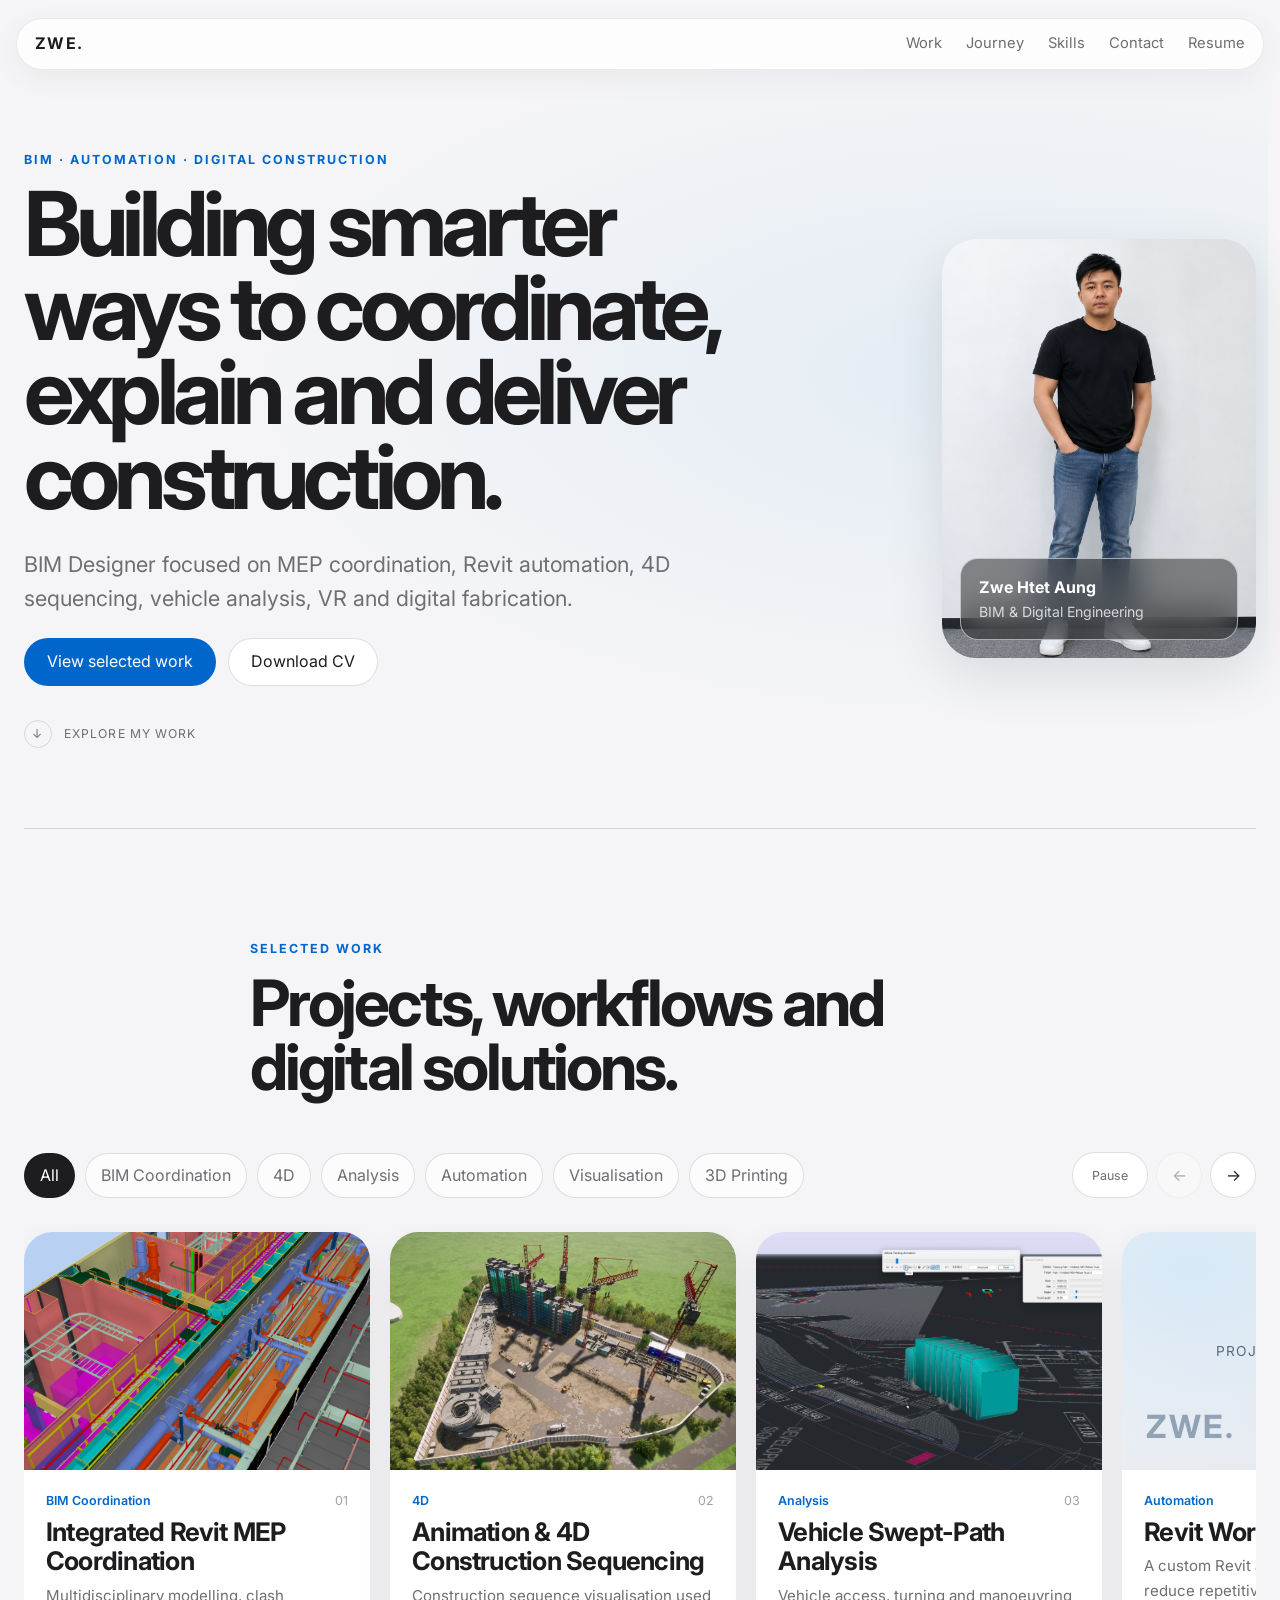
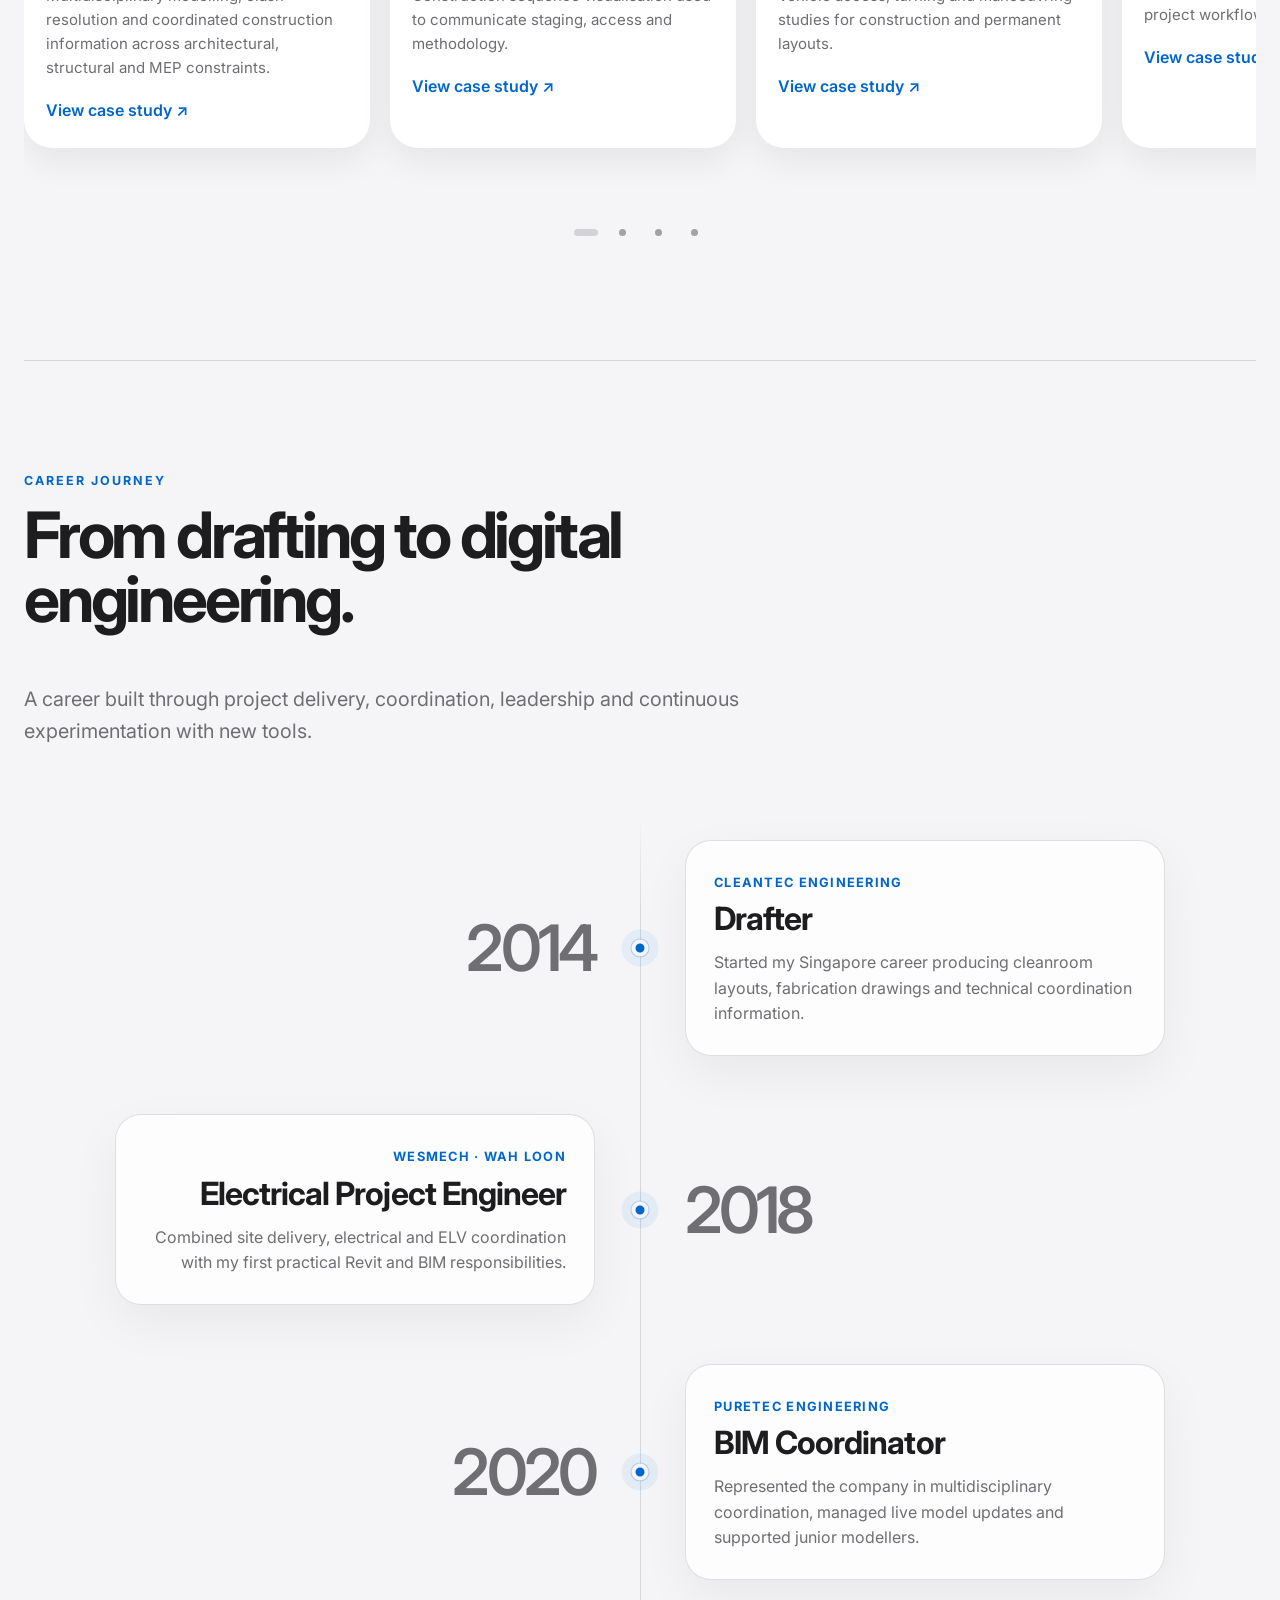
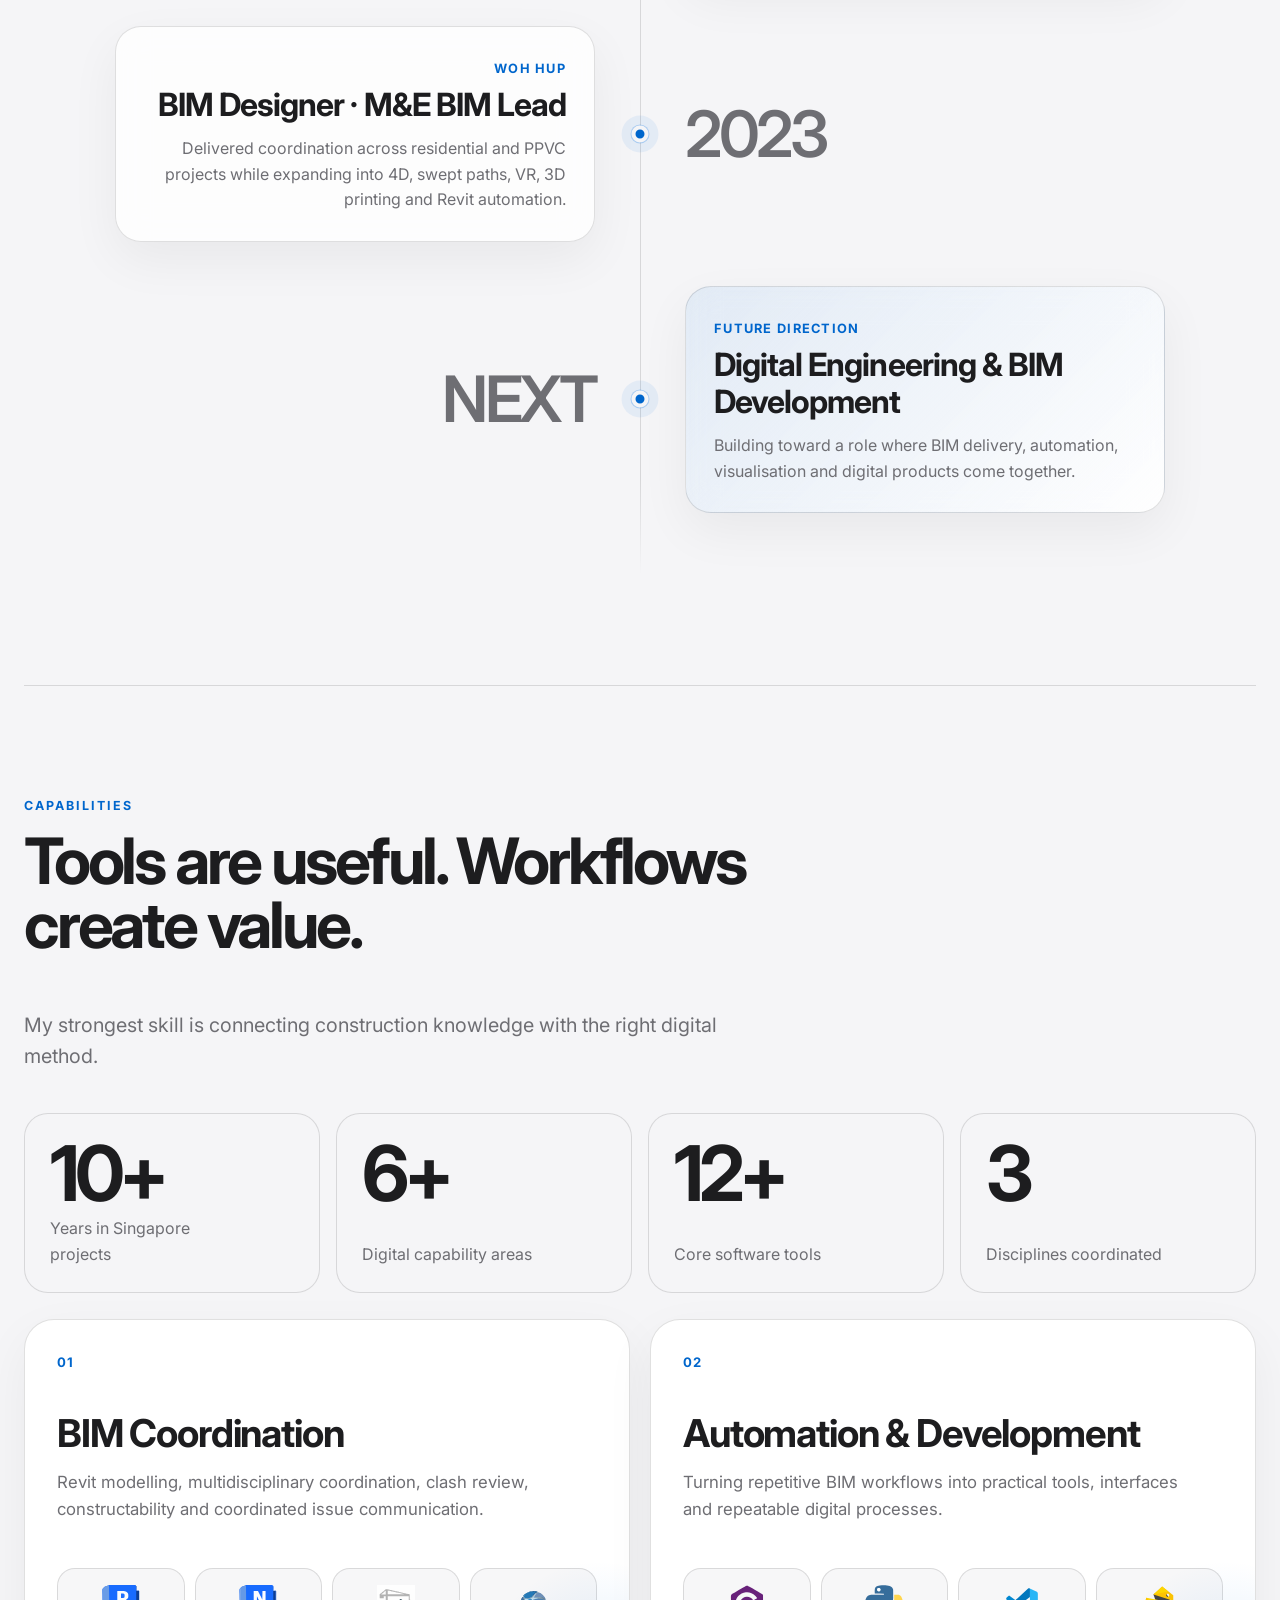
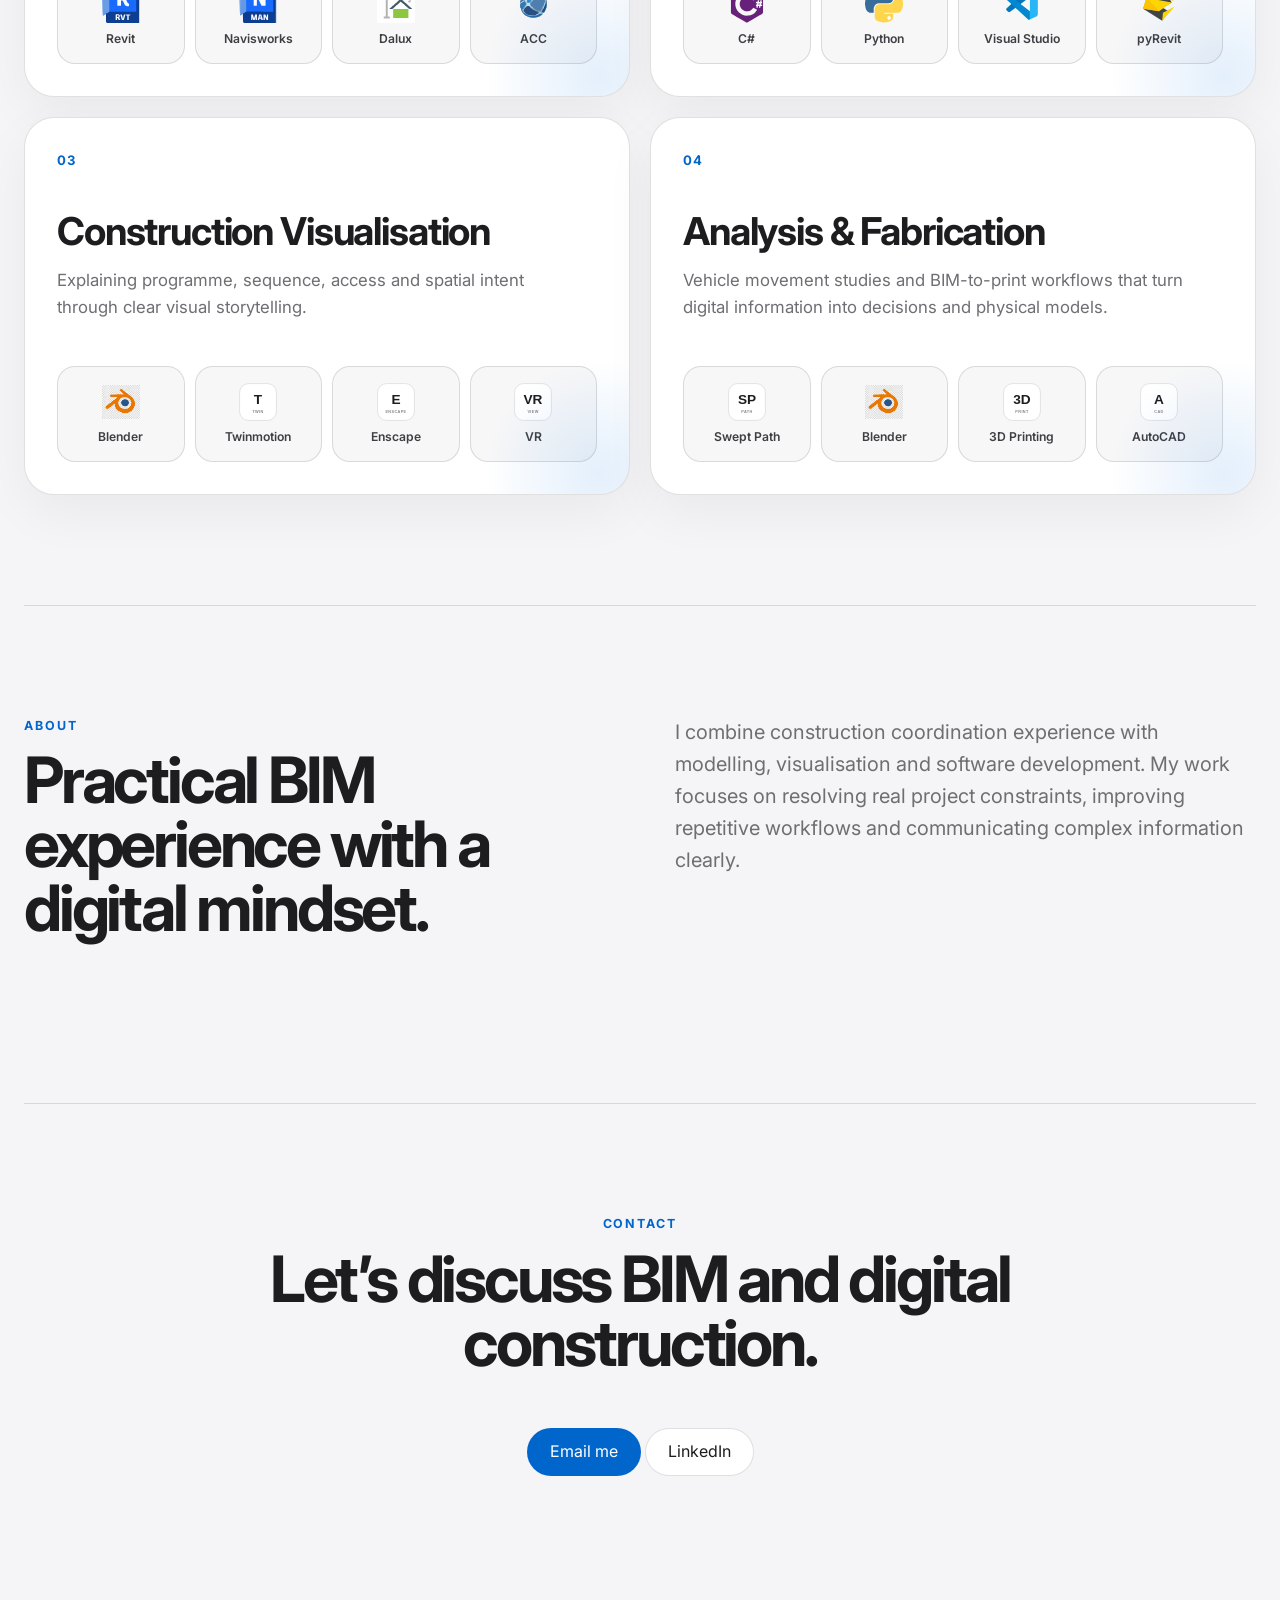
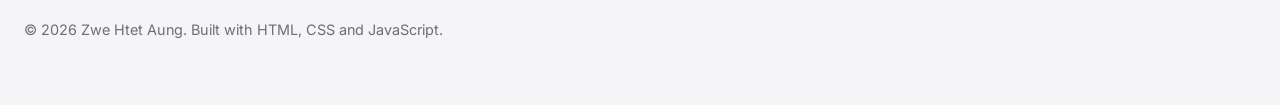
==== commit 6c85a03a: "Restore timed project carousel and countdown dots" ====
--- a/index.html
+++ b/index.html
@@ -64,6 +64,7 @@
       <div class="project-toolbar">
         <div class="filter-bar" id="filters"></div>
         <div class="slider-controls" aria-label="Project carousel controls">
+          <button id="carousel-toggle" type="button" aria-label="Pause automatic project scrolling" aria-pressed="false" aria-controls="project-grid" hidden>Pause</button>
           <button id="slide-left" aria-label="Scroll projects left">←</button>
           <button id="slide-right" aria-label="Scroll projects right">→</button>
         </div>
--- a/motion.css
+++ b/motion.css
@@ -1,6 +1,7 @@
 /* Content remains readable when JavaScript or animation is unavailable. */
 :root { --motion-ease: cubic-bezier(.22, 1, .36, 1); }
 html { scroll-padding-top: 100px; }
+#work { width: 100%; margin-inline: 0; padding-inline: 0; }
 body.page-enter, body.page-enter.page-ready, body.page-leave {
   opacity: 1; transform: none; transition: none;
 }
@@ -69,6 +70,13 @@
 .card-media.missing-media::before { color: #90a2b4; }
 .card-media.missing-media::after { color: #5d6c7c; }
 .slider-controls button:disabled { opacity: .35; cursor: default; transform: none; }
+.slider-controls { flex-shrink: 0; }
+.slider-controls #carousel-toggle {
+  display: inline-flex; align-items: center; justify-content: center;
+  width: auto; min-width: 76px; padding-inline: 16px; border-radius: 999px;
+  font: inherit; font-size: .78rem; color: var(--muted);
+}
+.slider-controls #carousel-toggle[hidden] { display: none; }
 .carousel-indicators { gap: 4px; }
 .carousel-dot, .carousel-dot.active {
   width: 32px; height: 32px; background: transparent;
@@ -76,11 +84,20 @@
 }
 .carousel-dot:hover { background: transparent; transform: none; }
 .carousel-dot span, .carousel-dot.active span {
-  position: static; display: block; width: 7px; height: 7px; border-radius: 20px;
+  position: relative; display: block; width: 7px; height: 7px; border-radius: 20px;
+  overflow: hidden; transform: none;
   background: #a1a1a6; transition: width .3s var(--motion-ease), background .3s ease;
 }
-.carousel-dot.active span { width: 24px; background: var(--text); }
-.carousel-dot:hover span { background: var(--text); }
+.carousel-dot.active span { width: 24px; background: #d2d2d7; }
+.carousel-dot.active span::after {
+  content: ''; position: absolute; inset: 0; border-radius: inherit;
+  background: var(--text); transform: scaleX(var(--carousel-progress, 0));
+  transform-origin: left center;
+}
+.carousel-indicators[data-autoplay="disabled"] .carousel-dot.active span::after {
+  transform: scaleX(1);
+}
+.carousel-dot:not(.active):hover span { background: var(--text); }
 :focus-visible { outline: 3px solid var(--accent); outline-offset: 5px; }
 .comparison:focus-within { outline: 3px solid var(--accent); outline-offset: 5px; }
 .skip-link {
@@ -118,6 +135,7 @@
   html { scroll-behavior: auto; }
   *, *::before, *::after { animation: none !important; transition: none !important; }
   .motion-enabled .motion-reveal { opacity: 1; transform: none; }
+  .carousel-dot.active span::after { transform: scaleX(1); }
   .project-card:hover, .skill-card:hover, .button:hover, .software-item:hover,
   .next-project:hover, .project-card:hover .card-image, .gallery-item:hover img,
   .scroll-cue:hover span { transform: none; }
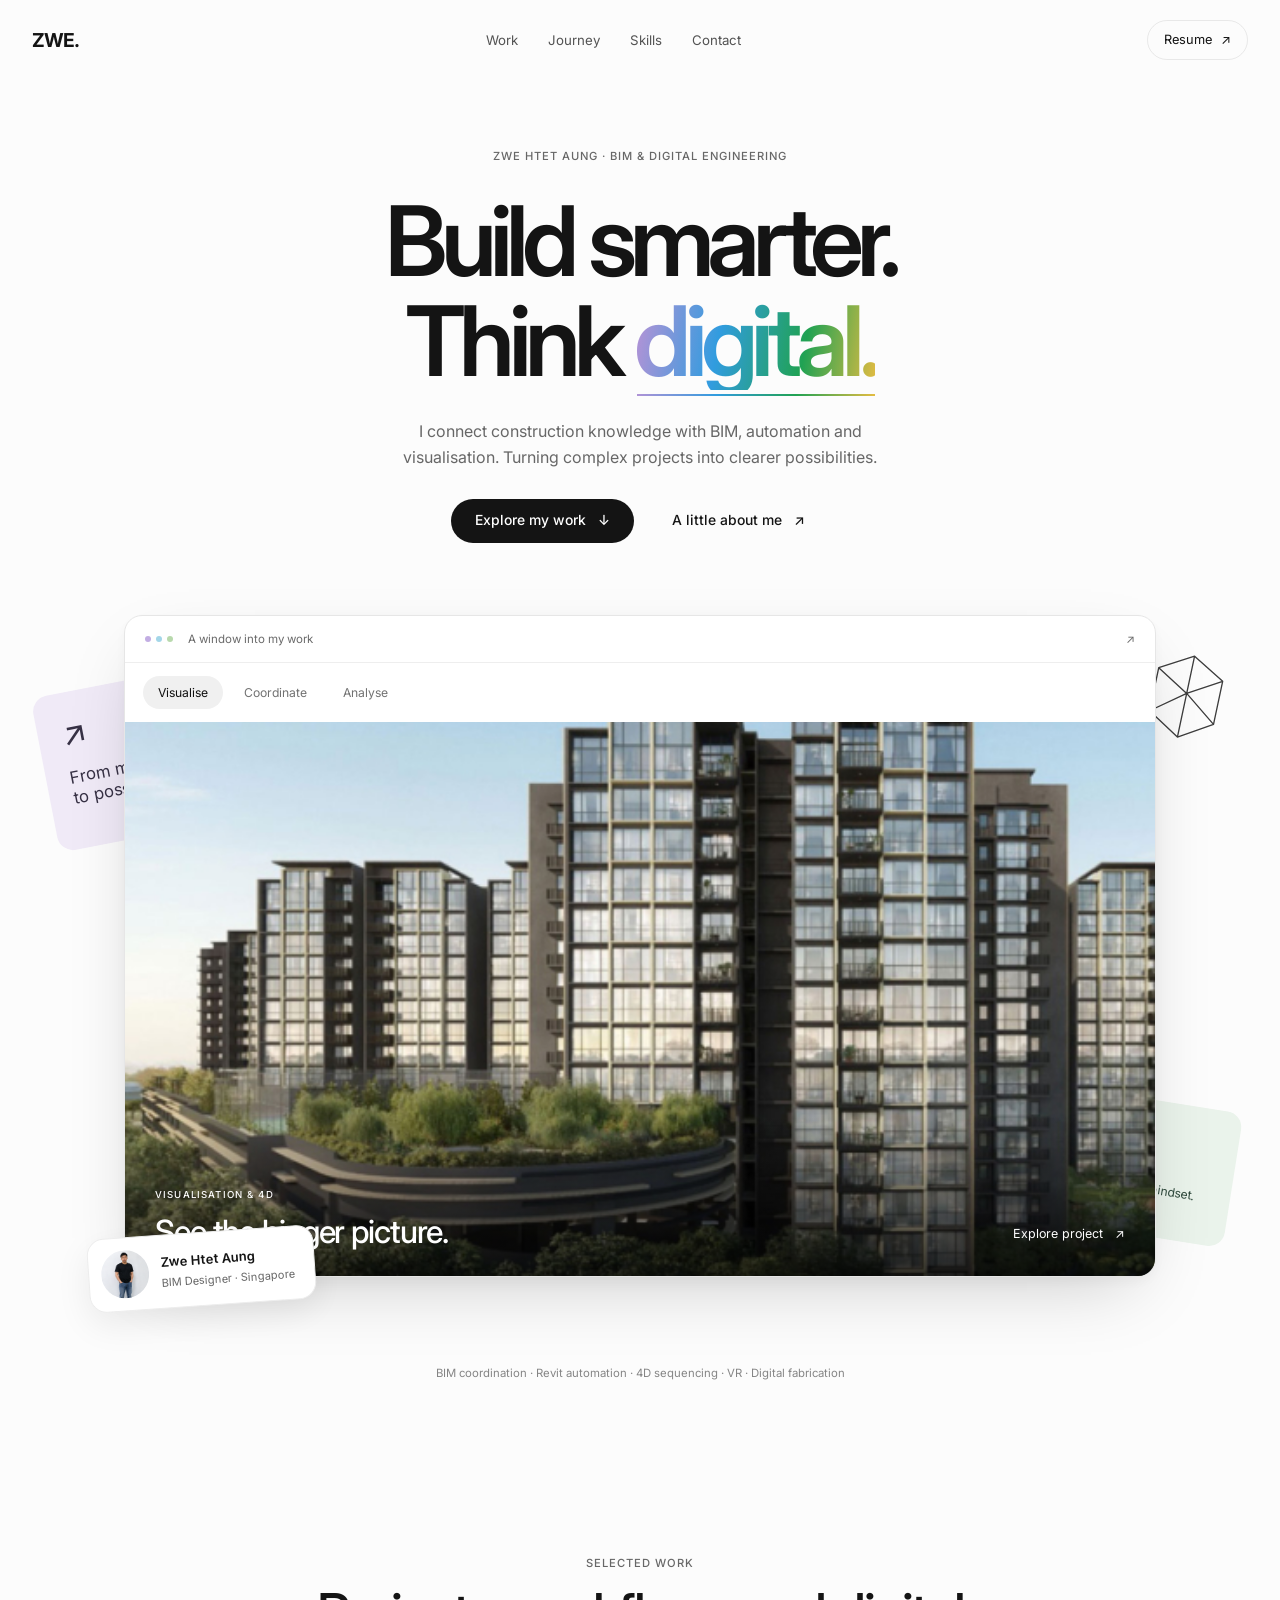
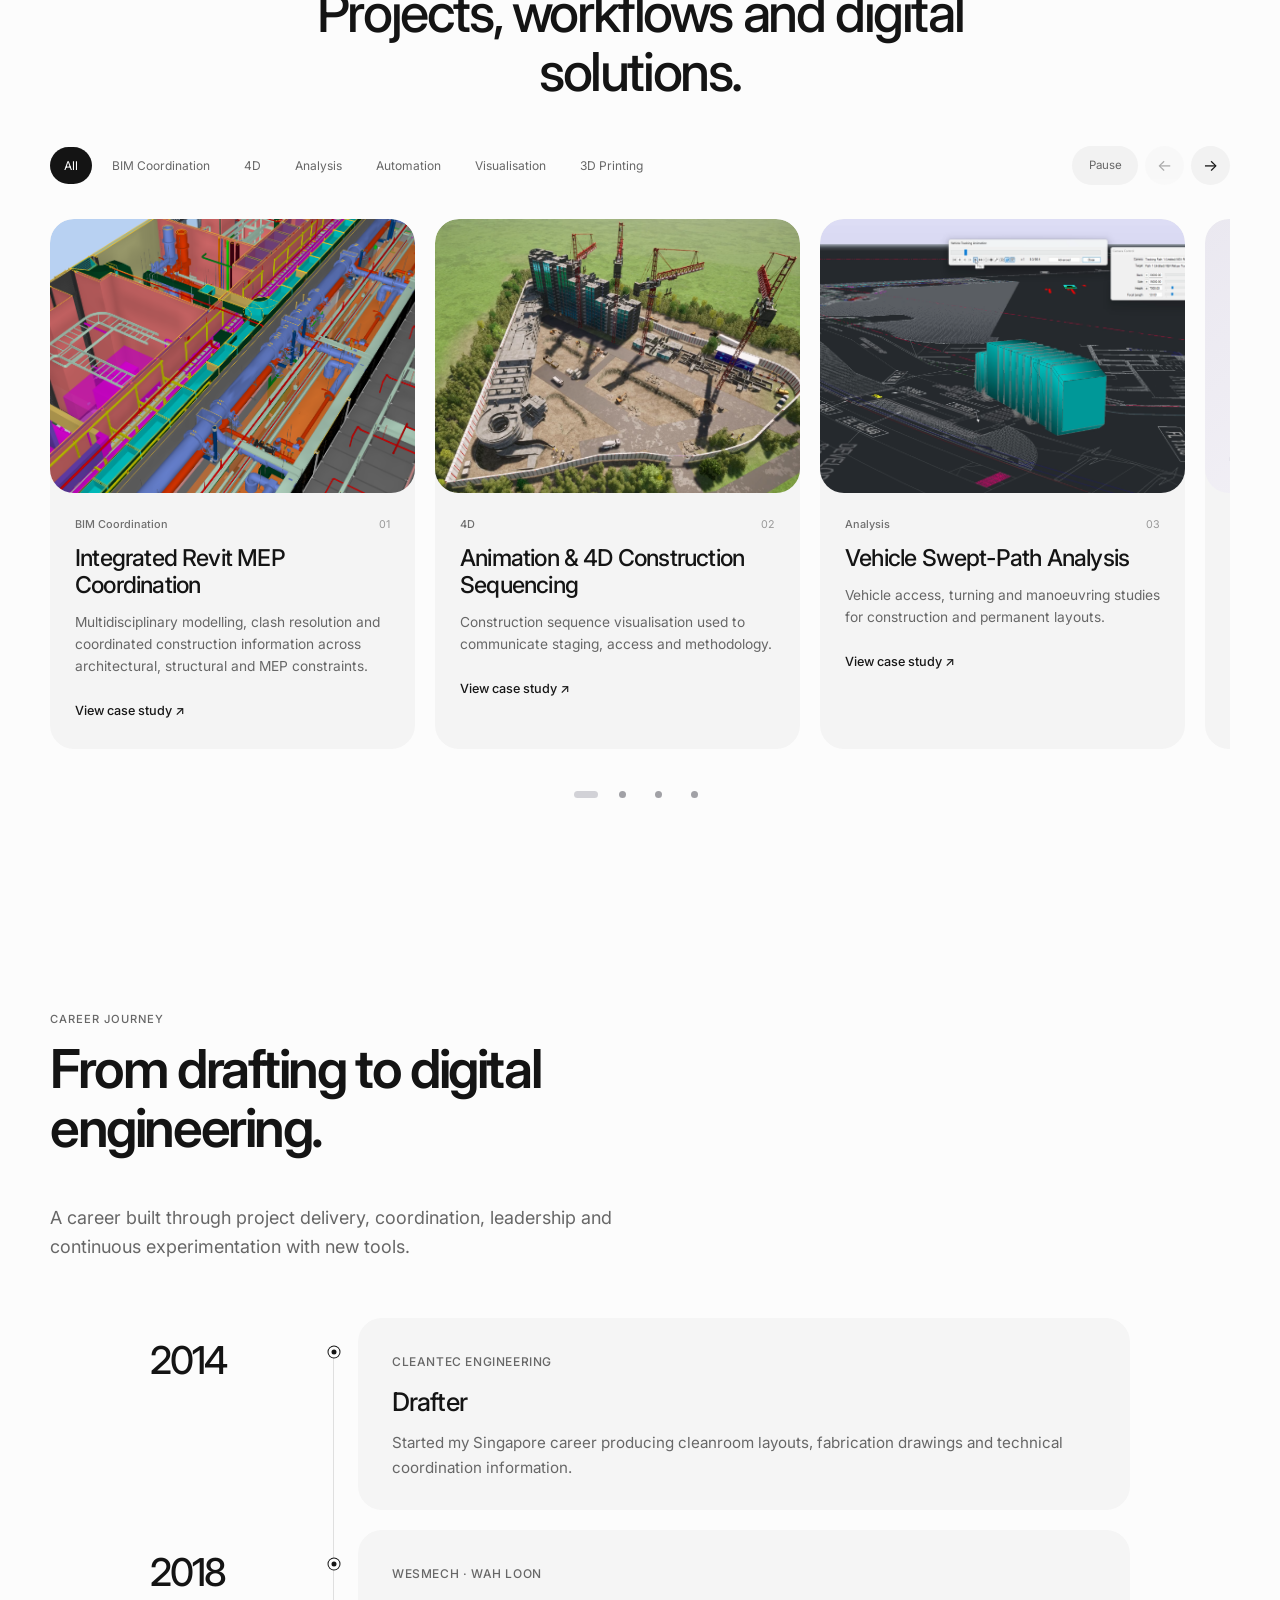
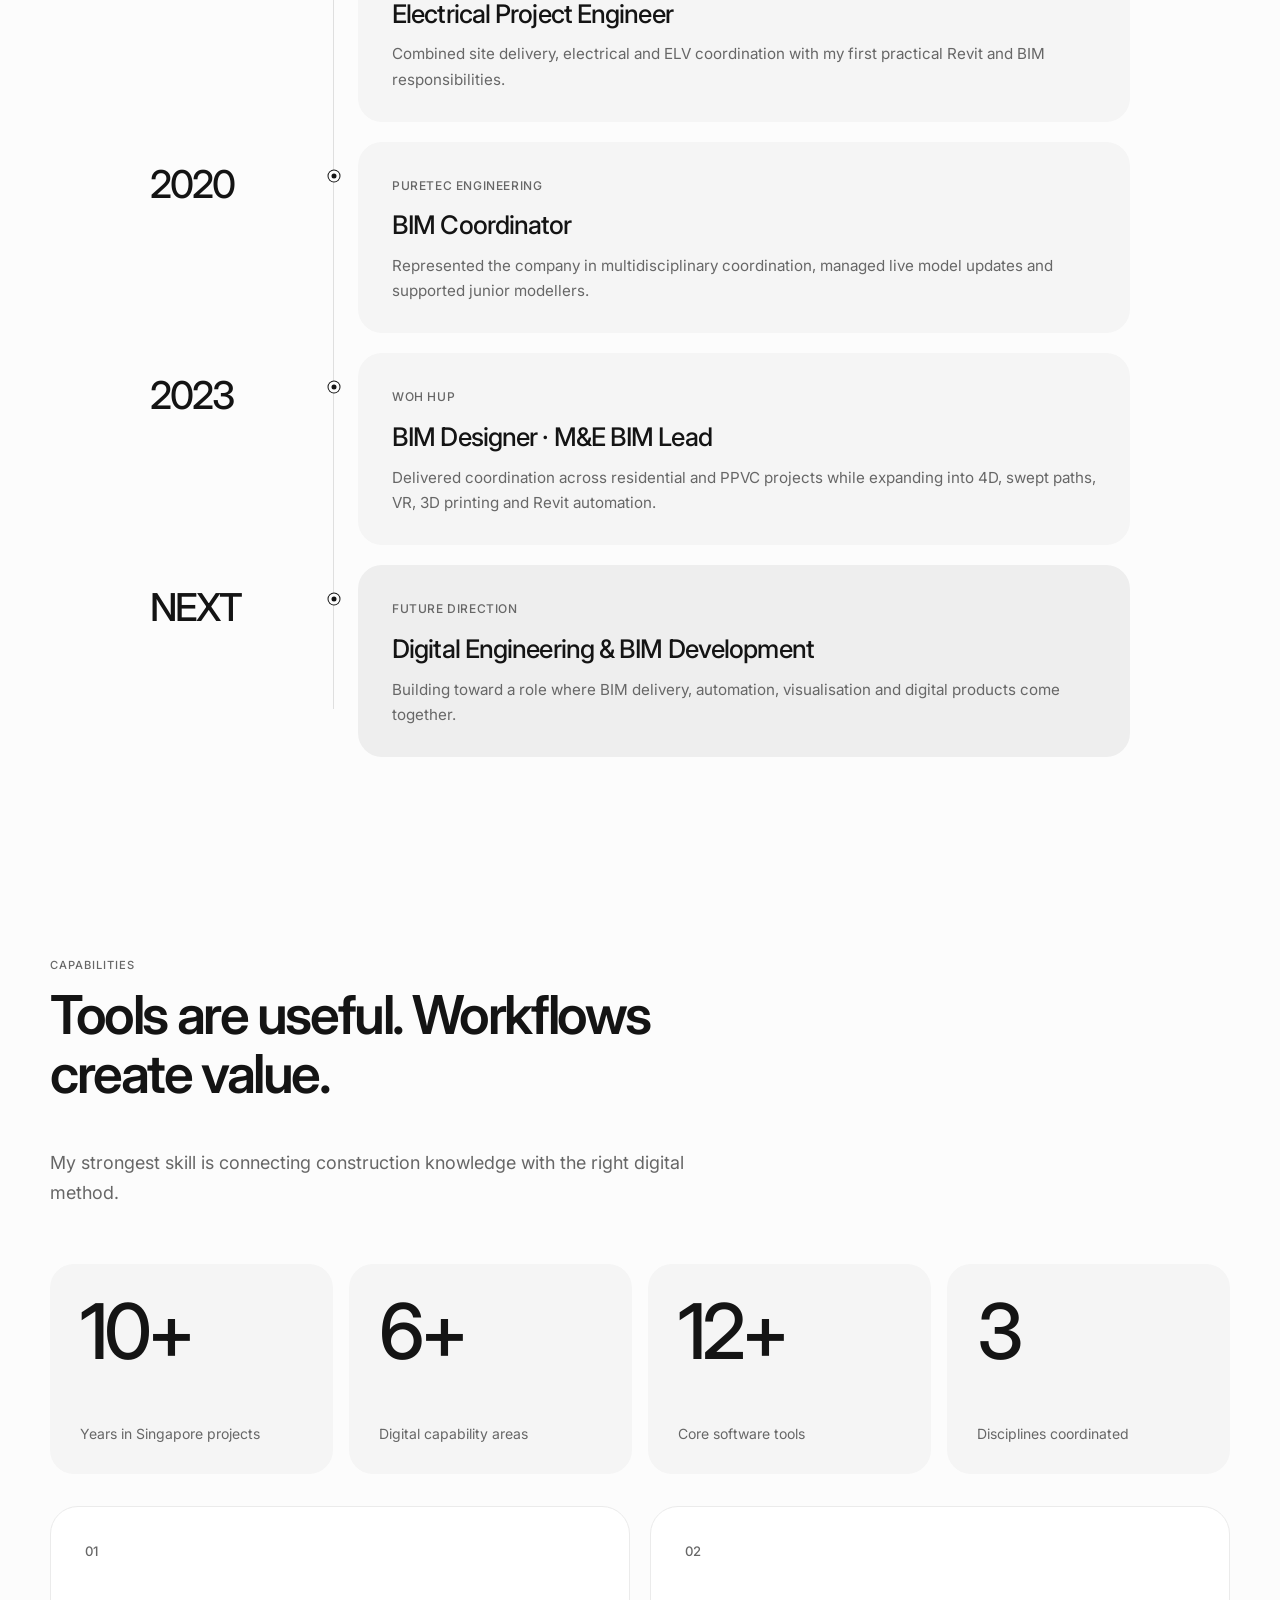
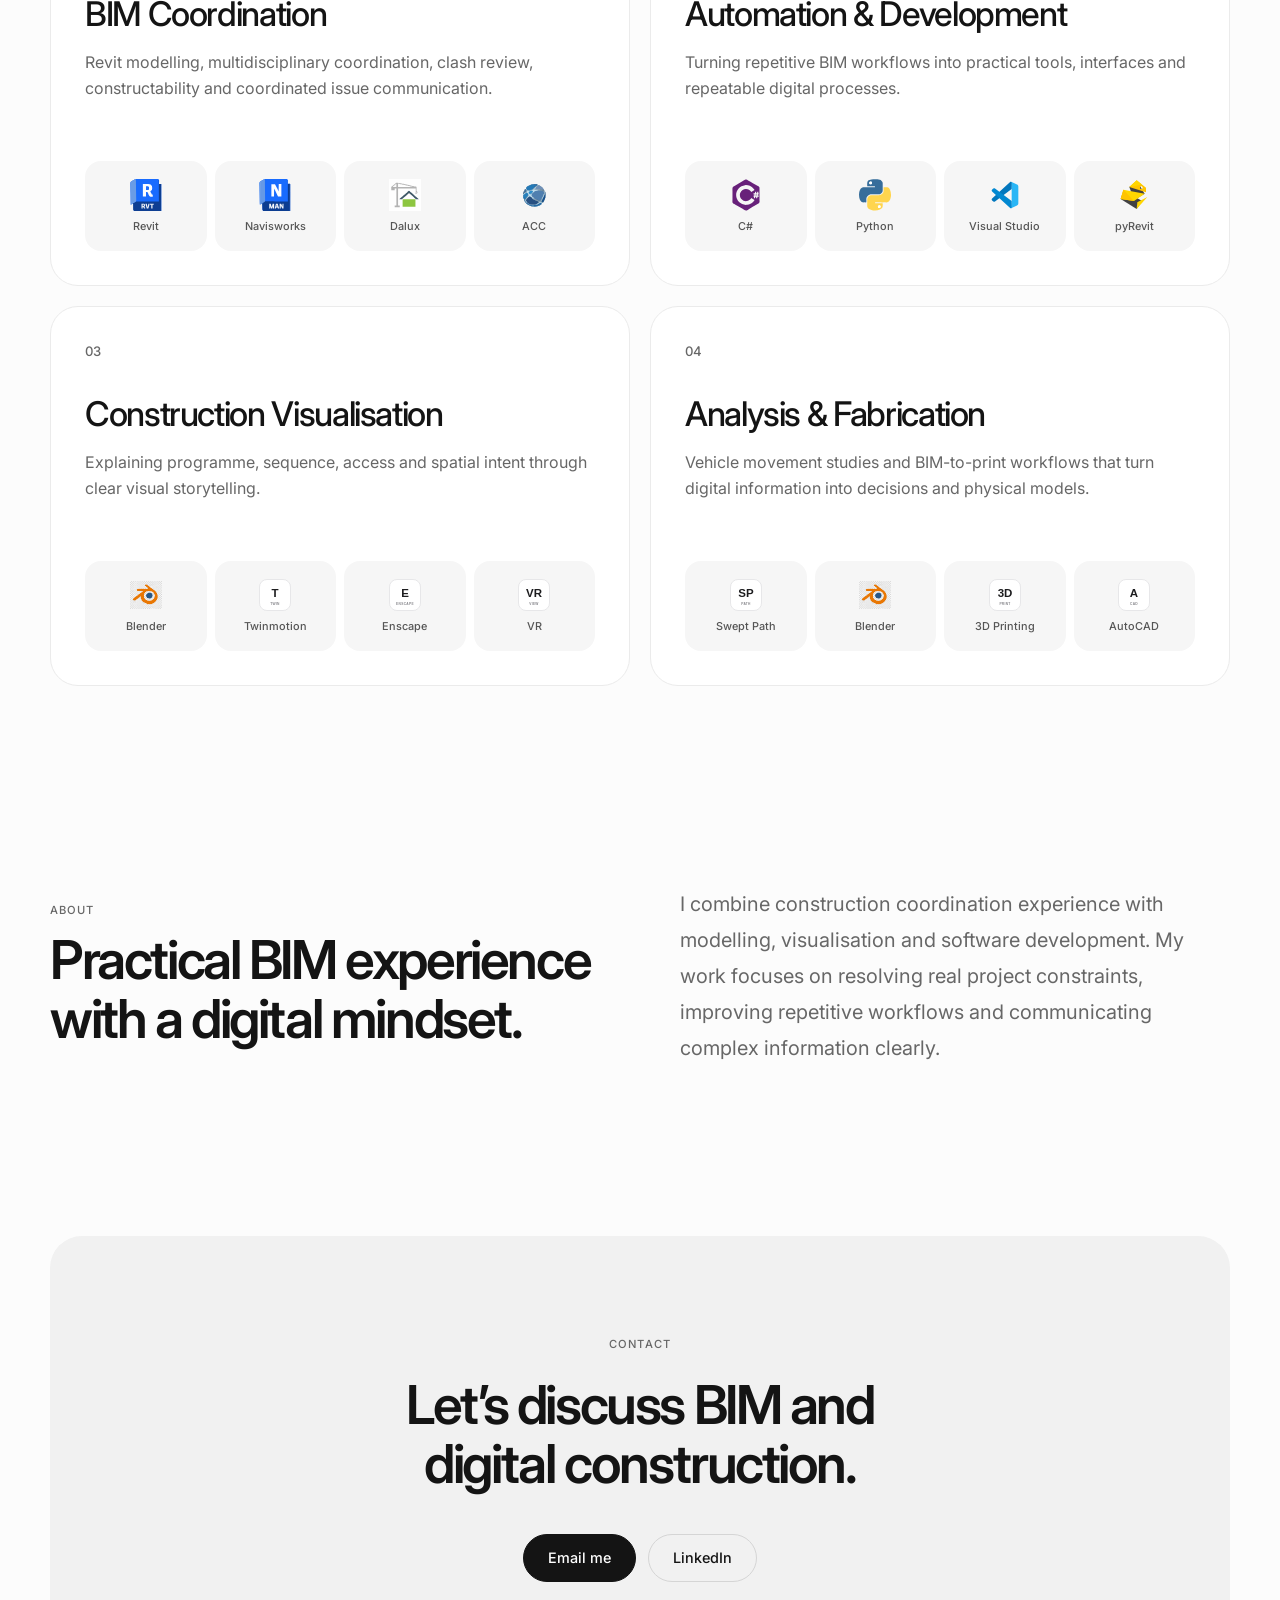
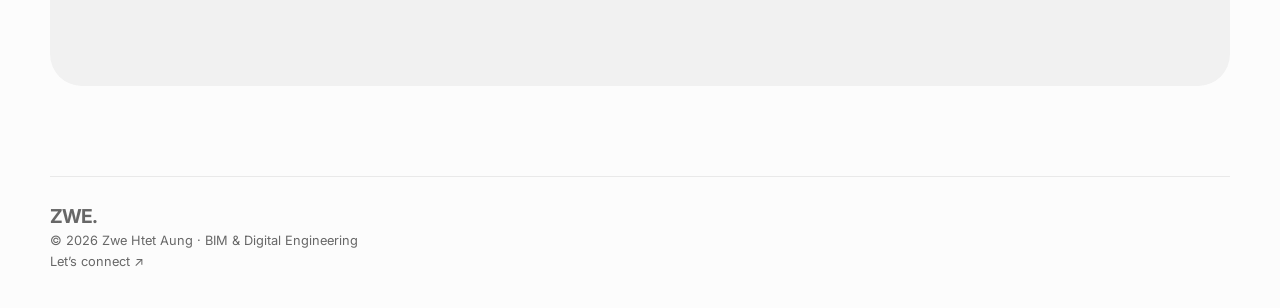
==== commit 6df70050: "Refresh portfolio with centered headline and interactive showcase" ====
--- a/index.html
+++ b/index.html
@@ -9,15 +9,18 @@
   <link rel="preconnect" href="https://fonts.gstatic.com" crossorigin>
   <link href="https://fonts.googleapis.com/css2?family=Inter:wght@400;500;600;700&display=swap" rel="stylesheet">
   <link rel="stylesheet" href="styles.css">
-  <link rel="stylesheet" href="motion.css">
+  <link rel="stylesheet" href="motion.css?v=8.1">
+  <link rel="stylesheet" href="overview.css?v=9">
+  <link rel="stylesheet" href="overview-sections.css?v=9">
   <link rel="icon" href="favicon.svg" type="image/svg+xml">
-  <meta name="theme-color" content="#f5f5f7">
+  <meta name="theme-color" content="#fcfcfc">
   <meta property="og:title" content="Zwe Htet Aung | BIM & Digital Engineering">
   <meta property="og:description" content="BIM coordination, Revit automation and digital construction. Explore my selected work and career journey.">
   <meta property="og:type" content="website">
   <script src="projects.js" defer></script>
-  <script src="home.js" defer></script>
-  <script src="animations.js" defer></script>
+  <script src="home.js?v=8.1" defer></script>
+  <script src="showcase.js?v=9" defer></script>
+  <script src="animations.js?v=9" defer></script>
 </head>
 <body class="page-enter">
   <a class="skip-link" href="#main-content">Skip to content</a>
@@ -28,32 +31,56 @@
       <a href="#journey">Journey</a>
       <a href="#skills">Skills</a>
       <a href="#contact">Contact</a>
-      <a href="assets/documents/Zwe-Htet-Aung-CV.pdf">Resume</a>
     </nav>
+    <a class="header-cta" href="assets/documents/Zwe-Htet-Aung-CV.pdf">Resume <span aria-hidden="true">↗</span></a>
   </header>
 
   <main id="main-content">
-    <section class="hero hero-split" id="home">
+    <section class="hero hero-intro" id="home">
       <div class="hero-content">
-        <p class="eyebrow">BIM · AUTOMATION · DIGITAL CONSTRUCTION</p>
-        <h1>Building smarter ways to coordinate, explain and deliver construction.</h1>
+        <p class="eyebrow">ZWE HTET AUNG · BIM & DIGITAL ENGINEERING</p>
+        <h1>Build smarter.<br>Think <span class="gradient-word">digital.</span></h1>
         <p class="hero-copy">
-          BIM Designer focused on MEP coordination, Revit automation, 4D sequencing,
-          vehicle analysis, VR and digital fabrication.
+          I connect construction knowledge with BIM, automation and visualisation.
+          Turning complex projects into clearer possibilities.
         </p>
         <div class="hero-actions">
-          <a class="button primary" href="#work">View selected work</a>
-          <a class="button secondary" href="assets/documents/Zwe-Htet-Aung-CV.pdf">Download CV</a>
+          <a class="button primary" href="#work">Explore my work <span aria-hidden="true">↓</span></a>
+          <a class="button text-button" href="#about">A little about me <span aria-hidden="true">↗</span></a>
         </div>
-        <a class="scroll-cue" href="#work"><span aria-hidden="true">↓</span> Explore my work</a>
-      </div>
-      <div class="portrait-card" data-placeholder="Portrait of Zwe Htet Aung">
-        <img src="assets/images/profile-photo-2.png" alt="Portrait of Zwe Htet Aung" fetchpriority="high" decoding="async" onerror="this.closest('.portrait-card').classList.add('missing-media'); this.remove();">
-        <div class="portrait-label">
-          <strong>Zwe Htet Aung</strong>
-          <span>BIM & Digital Engineering</span>
+      </div>
+
+      <div class="hero-showcase">
+        <div class="showcase-note note-left" aria-hidden="true"><span class="note-mark">↗</span>From model<br>to possibility.</div>
+        <svg class="showcase-cube" viewBox="0 0 120 140" fill="none" aria-hidden="true"><path d="M60 8 109 36v66L60 132 11 102V36L60 8Z M11 36l49 29 49-29M60 65v67M60 8v57M11 102l49-37 49 37" stroke="currentColor" stroke-width="2" stroke-linejoin="round"/></svg>
+        <div class="showcase-frame">
+          <div class="showcase-topbar">
+            <span class="showcase-window-dots" aria-hidden="true"><i></i><i></i><i></i></span>
+            <span>A window into my work</span>
+            <span class="showcase-frame-mark" aria-hidden="true">↗</span>
+          </div>
+          <div class="showcase-tabs" role="tablist" aria-label="Explore my workflows">
+            <button id="tab-visualise" role="tab" aria-selected="true" aria-controls="panel-visualise" data-scene="visualise">Visualise</button>
+            <button id="tab-coordinate" role="tab" aria-selected="false" aria-controls="panel-coordinate" data-scene="coordinate" tabindex="-1">Coordinate</button>
+            <button id="tab-analyse" role="tab" aria-selected="false" aria-controls="panel-analyse" data-scene="analyse" tabindex="-1">Analyse</button>
+          </div>
+          <div class="showcase-panel" id="panel-visualise" role="tabpanel" aria-labelledby="tab-visualise" tabindex="0">
+            <img src="assets/images/4d-cover.jpg" alt="Architectural visualisation of a residential development" width="592" height="444" fetchpriority="high" decoding="async">
+            <div class="showcase-caption"><div><span>VISUALISATION & 4D</span><h2>See the bigger picture.</h2></div><a href="project.html?id=4d-sequencing" aria-label="Explore 4D construction sequencing">Explore project <span aria-hidden="true">↗</span></a></div>
+          </div>
+          <div class="showcase-panel" id="panel-coordinate" role="tabpanel" aria-labelledby="tab-coordinate" tabindex="0" hidden>
+            <img src="assets/images/mep-cover.png" alt="Coordinated building services in a Revit MEP model" loading="lazy" decoding="async">
+            <div class="showcase-caption"><div><span>BIM COORDINATION</span><h2>Bring every discipline together.</h2></div><a href="project.html?id=mep-coordination" aria-label="Explore MEP coordination">Explore project <span aria-hidden="true">↗</span></a></div>
+          </div>
+          <div class="showcase-panel" id="panel-analyse" role="tabpanel" aria-labelledby="tab-analyse" tabindex="0" hidden>
+            <img src="assets/images/swept-cover.png" alt="Vehicle swept-path analysis of constrained construction access" loading="lazy" decoding="async">
+            <div class="showcase-caption"><div><span>VEHICLE ANALYSIS</span><h2>Make space for better decisions.</h2></div><a href="project.html?id=vehicle-swept-path" aria-label="Explore vehicle swept-path analysis">Explore project <span aria-hidden="true">↗</span></a></div>
+          </div>
         </div>
-      </div>
+        <div class="showcase-person"><img src="assets/images/profile-photo-2.png" alt="Zwe Htet Aung" width="56" height="56" loading="lazy"><div><strong>Zwe Htet Aung</strong><span>BIM Designer · Singapore</span></div></div>
+        <div class="showcase-note note-right" aria-hidden="true"><span class="code-mark">{ }</span><span>Construction mindset.<br>Digital toolkit.</span></div>
+      </div>
+      <p class="hero-footnote">BIM coordination · Revit automation · 4D sequencing · VR · Digital fabrication</p>
     </section>
 
     <section class="section" id="work">
@@ -224,7 +251,9 @@
   </main>
 
   <footer>
-    <p>© <span id="year"></span> Zwe Htet Aung. Built with HTML, CSS and JavaScript.</p>
+    <a class="logo" href="#home">ZWE.</a>
+    <p>© <span id="year"></span> Zwe Htet Aung · BIM & Digital Engineering</p>
+    <a href="mailto:zwehtetaung1992@gmail.com">Let’s connect <span aria-hidden="true">↗</span></a>
   </footer>
 </body>
 </html>
--- a/overview.css
+++ b/overview.css
@@ -0,0 +1,212 @@
+/* A light, centered portfolio built around the work itself. */
+:root {
+  --background: #fcfcfc; --surface: #fff; --surface-soft: #f3f3f3;
+  --text: #141414; --muted: #676767; --accent: #141414;
+  --line: rgba(0,0,0,.08); --max-width: 1180px;
+}
+body { background: var(--background); -webkit-font-smoothing: antialiased; }
+main, footer { width: min(calc(100% - 64px), var(--max-width)); }
+h1, h2, h3 { font-weight: 600; }
+h2 { font-size: clamp(2rem, 4.2vw, 3.35rem); line-height: 1.1; letter-spacing: -.045em; }
+.eyebrow { color: var(--muted); font-size: .7rem; font-weight: 500; letter-spacing: .09em; }
+.site-header {
+  top: 0; width: 100%; max-width: none; margin: 0; padding: 20px 32px;
+  gap: 24px;
+}
+.site-header, .site-header:hover, .site-header.is-scrolled {
+  border: 0; border-radius: 0; background: rgba(252,252,252,.9);
+  backdrop-filter: blur(18px); box-shadow: none;
+}
+.site-header.is-scrolled { box-shadow: 0 1px 0 rgba(0,0,0,.05); }
+.logo { font-size: 1.2rem; font-weight: 700; letter-spacing: -.045em; }
+.site-header nav { gap: 30px; align-items: center; }
+.site-header nav a { display: inline-flex; font-size: .83rem; color: #535353; }
+.site-header nav a:hover, .site-header nav a[aria-current] { color: #111; }
+nav a::after { height: 1px; bottom: -4px; }
+.header-cta {
+  display: inline-flex; align-items: center; justify-content: center; gap: 9px;
+  padding: 9px 16px; border: 1px solid var(--line); border-radius: 40px;
+  font-size: .8rem; white-space: nowrap; transition: background .2s;
+}
+.header-cta:hover { background: #f0f0f0; }
+.reading-progress { height: 1px; background: linear-gradient(90deg,#ba98e6,#399bea,#27a25a); }
+.button {
+  min-height: 44px; padding: 0 23px; gap: 12px; font-size: .87rem;
+  font-weight: 500; border-radius: 40px;
+}
+.button.primary { background: #141414; color: #fff; }
+.button.primary:hover { background: #333; box-shadow: 0 5px 18px rgba(0,0,0,.1); }
+.button.secondary { background: transparent; border-color: #d4d4d4; }
+.button.text-button { background: transparent; border-color: transparent; }
+.button::after { display: none; }
+.hero-intro {
+  display: block; max-width: none; min-height: 0; padding: 68px 0 70px; text-align: center;
+}
+.hero-intro .hero-content { position: relative; z-index: 2; }
+.hero-intro .eyebrow { margin-bottom: 25px; }
+.hero-content h1 {
+  max-width: 1000px; margin: 0 auto 24px; font-size: clamp(3.4rem, 7.6vw, 6.6rem);
+  line-height: 1.02; letter-spacing: -.07em; font-weight: 600; text-wrap: balance;
+}
+.gradient-word {
+  position: relative; display: inline-block; color: #428fe9;
+  background: linear-gradient(100deg, #b093d6 4%, #319cdf 36%, #20a253 70%, #e4bc42 100%);
+  -webkit-background-clip: text; background-clip: text; -webkit-text-fill-color: transparent;
+}
+.gradient-word::after {
+  content: ''; position: absolute; bottom: -.06em; left: .025em; right: 0; height: 2px;
+  background: linear-gradient(100deg, #b093d6, #319cdf, #20a253, #e4bc42);
+  transform-origin: left; animation: underline-appear 1.2s var(--motion-ease) both;
+}
+.hero-copy { max-width: 530px; margin: 28px auto 0; font-size: 1rem; line-height: 1.65; }
+.hero-actions { justify-content: center; gap: 14px; margin-top: 28px; }
+.hero-showcase {
+  position: relative; max-width: 100%; margin: 72px auto 0; padding: 0 74px 48px;
+}
+.showcase-frame {
+  position: relative; z-index: 2; overflow: hidden; border: 1px solid #e6e6e6;
+  border-radius: 18px; background: white; text-align: left;
+  box-shadow: 0 26px 70px -24px rgba(0,0,0,.22), 0 5px 15px rgba(0,0,0,.04);
+}
+.showcase-topbar {
+  display: flex; align-items: center; gap: 15px; padding: 14px 20px;
+  border-bottom: 1px solid #eee; color: #6a6a6a; font-size: .72rem;
+}
+.showcase-window-dots { display: flex; gap: 5px; }
+.showcase-window-dots i { width: 6px; height: 6px; border-radius: 50%; background: #d8d8d8; }
+.showcase-window-dots i:first-child { background: #c2ade3; }
+.showcase-window-dots i:nth-child(2) { background: #a3d6e8; }
+.showcase-window-dots i:nth-child(3) { background: #b8d9ad; }
+.showcase-frame-mark { margin-left: auto; }
+.showcase-tabs { display: flex; gap: 6px; padding: 13px 18px; background: #fff; }
+.showcase-tabs button {
+  border: 0; border-radius: 30px; padding: 7px 15px; background: transparent;
+  color: #727272; font-size: .76rem; cursor: pointer; transition: background .2s, color .2s;
+}
+.showcase-tabs button[aria-selected="true"] { color: #111; background: #f0f0f0; }
+.showcase-tabs button:hover { color: #111; background: #f5f5f5; }
+.showcase-panel { position: relative; background: #e9eeec; animation: scene-appear .5s var(--motion-ease); }
+.showcase-panel[hidden] { display: none; }
+.showcase-panel > img { width: 100%; height: auto; aspect-ratio: 16 / 8.6; object-fit: cover; }
+.showcase-caption {
+  position: absolute; inset: auto 0 0; display: flex; align-items: flex-end; justify-content: space-between;
+  gap: 24px; padding: 65px 30px 27px; color: #fff;
+  background: linear-gradient(transparent,rgba(0,0,0,.75));
+}
+.showcase-caption > div > span { font-size: .6rem; font-weight: 500; letter-spacing: .12em; }
+.showcase-caption h2 { font-size: clamp(1.2rem, 2.7vw, 2rem); letter-spacing: -.035em; margin: 8px 0 0; font-weight: 500; }
+.showcase-caption > a { white-space: nowrap; font-size: .78rem; padding-block: 5px; }
+.showcase-caption > a span { margin-left: 8px; display: inline-block; transition: transform .3s; }
+.showcase-caption > a:hover span { transform: translate(2px,-2px); }
+.showcase-note { position: absolute; z-index: 1; text-align: left; }
+.note-left {
+  top: 68px; left: -6px; padding: 20px 24px 40px; border-radius: 16px;
+  color: #373145; background: #f0eaf7; font-size: 1.05rem; line-height: 1.25; transform: rotate(-11deg);
+}
+.note-mark { display: block; font-size: 2.1rem; margin-bottom: 13px; }
+.note-right {
+  bottom: 90px; right: -4px; width: 180px; padding: 20px; border-radius: 16px;
+  color: #2e493c; background: #eaf3eb; transform: rotate(9deg); font-size: .76rem; line-height: 1.5;
+}
+.code-mark { display: block; font-size: 2rem; letter-spacing: -.08em; margin-bottom: 12px; }
+.showcase-cube { position: absolute; z-index: 1; width: 80px; top: 35px; right: 4px; color: #3d3d3d; transform: rotate(12deg); }
+.showcase-person {
+  position: absolute; z-index: 3; bottom: 19px; left: 38px;
+  display: flex; align-items: center; gap: 12px; padding: 12px 20px 12px 12px;
+  background: #fff; border: 1px solid #ededed; border-radius: 17px;
+  text-align: left; box-shadow: 0 12px 35px rgba(0,0,0,.08); transform: rotate(-4deg);
+}
+.showcase-person img { width: 48px; height: 48px; border-radius: 50%; object-fit: cover; object-position: 50% 18%; }
+.showcase-person strong { display: block; font-size: .81rem; font-weight: 600; }
+.showcase-person div > span { display: block; color: var(--muted); font-size: .69rem; margin-top: 2px; }
+.hero-footnote { max-width: 640px; margin: 38px auto 0; font-size: .71rem; color: #858585; line-height: 1.9; }
+#work { padding: 100px 0; border-top: 0; overflow: visible; }
+#work .section-heading { max-width: 670px; width: auto; text-align: center; margin: 0 auto 44px; }
+#work .section-heading h2 { font-weight: 500; }
+.project-toolbar { gap: 24px; align-items: center; margin-bottom: 24px; }
+.filter-bar { gap: 6px; }
+.filter-button { background: transparent; font-size: .75rem; padding: 8px 13px; border-color: transparent; }
+.filter-button:hover { background: #f0f0f0; }
+.filter-button.active { color: #fff; background: #141414; }
+.slider-controls { gap: 7px; }
+.slider-controls button { width: 39px; height: 39px; background: #f2f2f2; border: 0; }
+.slider-controls button:hover { background: #e8e8e8; }
+.slider-controls #carousel-toggle { min-width: 66px; font-size: .72rem; padding-inline: 13px; }
+.project-rail { grid-auto-columns: clamp(280px, 31vw, 365px); gap: 20px; padding: 10px 0 28px; }
+.project-rail .project-card {
+  background: #f4f4f4; border-radius: 24px; border: 0; box-shadow: none;
+}
+.project-card:hover { box-shadow: none; }
+.project-card .card-media { aspect-ratio: 4 / 3; border-radius: 24px; }
+.project-card .card-image { aspect-ratio: 4 / 3; }
+.card-content { padding: 23px 25px 27px; }
+.card-meta { color: #6e6e6e; font-size: .68rem; font-weight: 500; }
+.card-number { color: #999; font-size: .67rem; }
+.card-content h3 { font-size: 1.45rem; font-weight: 500; line-height: 1.15; margin-block: 12px; letter-spacing: -.035em; }
+.card-content p { font-size: .86rem; line-height: 1.6; }
+.card-link { color: #171717; font-size: .79rem; font-weight: 500; margin-top: 24px; }
+.card-media.missing-media { background: linear-gradient(140deg,#eae8f0,#f1eff5 55%,#dfe7ec); }
+.card-media.missing-media::after { color: #66707b; font-size: .7rem; letter-spacing: .06em; }
+.card-media.missing-media::before { color: #adb1bc; }
+.carousel-indicators { margin-top: 0; }
+@keyframes underline-appear { from { transform: scaleX(0); } to { transform: scaleX(1); } }
+@keyframes scene-appear { from { opacity: .45; transform: translateY(7px); } to { opacity: 1; transform: none; } }
+@media (max-width: 900px) {
+  .site-header nav { gap: 21px; }
+  .hero-intro { padding-top: 55px; }
+  .hero-showcase { padding: 0 34px 42px; }
+  .showcase-person { left: 6px; }
+  .note-left { left: -15px; font-size: .86rem; }
+  .note-right { right: -10px; width: 120px; }
+  .showcase-cube { right: -8px; width: 60px; }
+  .project-toolbar { flex-wrap: wrap; }
+  .project-rail { grid-auto-columns: 45vw; }
+}
+@media (max-width: 620px) {
+  main, footer { width: calc(100% - 36px); }
+  .site-header { padding: 16px 18px; gap: 10px; }
+  .site-header .logo { font-size: 1rem; }
+  .site-header nav { gap: 12px; }
+  .site-header nav a { font-size: .69rem; }
+  .header-cta { font-size: .67rem; gap: 0; padding: 7px 11px; }
+  .header-cta span { display: none; }
+  .hero-intro { padding: 48px 0 42px; }
+  .hero-intro .eyebrow { font-size: .58rem; letter-spacing: .075em; margin-bottom: 24px; }
+  .hero-content h1 { font-size: clamp(3rem, 12.8vw, 4.8rem); letter-spacing: -.065em; }
+  .hero-copy { max-width: 320px; font-size: .9rem; margin-top: 27px; padding: 0 8px; }
+  .hero-actions { flex-wrap: nowrap; gap: 0; margin-top: 24px; }
+  .hero-actions .button { font-size: .72rem; padding-inline: 16px; gap: 8px; }
+  .hero-showcase { margin-top: 49px; padding: 0 0 40px; }
+  .showcase-note, .showcase-cube { display: none; }
+  .showcase-frame { border-radius: 14px; }
+  .showcase-topbar { padding: 11px 13px; font-size: .58rem; gap: 10px; }
+  .showcase-tabs { padding: 9px; gap: 3px; }
+  .showcase-tabs button { font-size: .67rem; padding: 7px 12px; }
+  .showcase-panel > img { aspect-ratio: 1.1; }
+  .showcase-caption { display: block; padding: 50px 18px 20px; }
+  .showcase-caption h2 { font-size: 1.4rem; max-width: 240px; line-height: 1.1; }
+  .showcase-caption > a { display: inline-block; margin-top: 13px; font-size: .7rem; }
+  .showcase-caption > div > span { font-size: .53rem; }
+  .showcase-person { left: 12px; bottom: 5px; padding: 8px 16px 8px 8px; gap: 9px; border-radius: 13px; }
+  .showcase-person img { width: 40px; height: 40px; }
+  .showcase-person strong { font-size: .71rem; }
+  .showcase-person div > span { font-size: .6rem; }
+  .hero-footnote { font-size: .63rem; max-width: 290px; margin-top: 22px; }
+  #work { padding: 65px 0; }
+  #work .section-heading { text-align: left; margin-bottom: 28px; }
+  .project-toolbar { align-items: flex-start; gap: 14px; }
+  .filter-bar { gap: 3px; }
+  .filter-button { font-size: .69rem; padding: 8px 11px; }
+  .slider-controls { align-self: flex-end; }
+  .project-rail { grid-auto-columns: 84vw; gap: 14px; }
+  .project-card .card-media { aspect-ratio: 4 / 3; }
+}
+@media (max-width: 360px) {
+  .site-header { padding-inline: 12px; gap: 7px; }
+  .site-header nav { gap: 9px; }
+  .site-header nav a { font-size: .64rem; }
+}
+@media (prefers-reduced-motion: reduce) {
+  .gradient-word::after, .showcase-panel { animation: none; }
+  .showcase-caption > a:hover span { transform: none; }
+}
--- a/overview-sections.css
+++ b/overview-sections.css
@@ -0,0 +1,279 @@
+/* Airy, monochrome sections that complement the overview-style homepage. */
+.journey-section,
+.skills-section,
+.about {
+  padding-block: 100px;
+  border-top: 0;
+}
+
+.section-intro {
+  max-width: 650px;
+  color: var(--muted);
+  font-size: clamp(1rem, 1.5vw, 1.125rem);
+  line-height: 1.65;
+}
+
+.journey-section .section-heading,
+.skills-section .section-heading {
+  max-width: 750px;
+  margin-bottom: 56px;
+}
+
+.career-timeline {
+  max-width: 980px;
+  margin-inline: auto;
+  padding: 0;
+}
+
+.career-timeline::before {
+  left: 183px;
+  top: 28px;
+  bottom: 48px;
+  background: #dfdfdf;
+}
+
+.timeline-item {
+  display: grid;
+  grid-template-columns: 160px 48px minmax(0, 1fr);
+  align-items: start;
+  min-height: 0;
+  margin-bottom: 20px;
+}
+
+.timeline-item:last-child { margin-bottom: 0; }
+
+.timeline-item .timeline-year {
+  grid-column: 1;
+  grid-row: 1;
+  margin: 19px 0 0;
+  color: var(--text);
+  font-size: clamp(2rem, 3vw, 2.5rem);
+  font-weight: 500;
+  letter-spacing: -.055em;
+  line-height: 1.2;
+  text-align: left;
+}
+
+.timeline-marker {
+  left: 184px;
+  top: 34px;
+  width: 11px;
+  height: 11px;
+  border: 3px solid var(--background);
+  background: #141414;
+  box-shadow: 0 0 0 1px #141414;
+}
+
+.timeline-item .timeline-card {
+  grid-column: 3;
+  grid-row: 1;
+  margin: 0;
+  padding: 30px 34px;
+  border: 0;
+  border-radius: 24px;
+  background: #f5f5f5;
+  box-shadow: none;
+  backdrop-filter: none;
+  text-align: left;
+}
+
+.timeline-company {
+  color: var(--muted);
+  font-size: .75rem;
+  font-weight: 500;
+  letter-spacing: .05em;
+}
+
+.timeline-card h3 {
+  margin: 12px 0;
+  font-size: clamp(1.3rem, 2vw, 1.65rem);
+  font-weight: 500;
+  line-height: 1.25;
+  letter-spacing: -.035em;
+}
+
+.timeline-card p { font-size: .95rem; line-height: 1.65; }
+.timeline-future .timeline-card { background: #eeeeee; }
+
+.stats-grid {
+  grid-template-columns: repeat(4, minmax(0, 1fr));
+  gap: 16px;
+  margin-bottom: 32px;
+}
+
+.stat-card {
+  min-width: 0;
+  min-height: 210px;
+  padding: 30px;
+  border: 0;
+  border-radius: 24px;
+  background: #f5f5f5;
+}
+
+.stat-card strong {
+  color: var(--text);
+  font-size: clamp(3.5rem, 6vw, 5rem);
+  font-weight: 500;
+  line-height: 1;
+  letter-spacing: -.065em;
+}
+
+.stat-card span { font-size: .875rem; line-height: 1.5; }
+.skills-grid { grid-template-columns: repeat(2, minmax(0, 1fr)); gap: 20px; }
+
+.skill-card {
+  min-width: 0;
+  min-height: 380px;
+  padding: 34px;
+  border: 1px solid #ebebeb;
+  border-radius: 28px;
+  background: #fff;
+  box-shadow: none;
+}
+
+.skill-card:hover { box-shadow: none; border-color: #d3d3d3; }
+.skill-card::after { display: none; }
+.skill-index { color: var(--muted); font-weight: 500; letter-spacing: 0; }
+
+.skill-card h3 {
+  margin: 32px 0 16px;
+  font-size: clamp(1.6rem, 2.7vw, 2.125rem);
+  font-weight: 500;
+  line-height: 1.15;
+  letter-spacing: -.04em;
+}
+
+.skill-card p { font-size: 1rem; line-height: 1.65; }
+.software-grid { grid-template-columns: repeat(4, minmax(0, 1fr)); gap: 8px; padding-top: 26px; }
+.software-item { min-height: 90px; padding: 12px 5px; border: 0; border-radius: 16px; background: #f6f6f6; }
+.software-item:hover { background: #eeeeee; box-shadow: none; }
+.software-item img { width: 32px; height: 32px; }
+.software-item span { color: #555; font-size: .68rem; font-weight: 500; }
+
+.about { align-items: center; gap: 80px; }
+.about h2 { margin-bottom: 0; }
+.about > p { margin: 0; font-size: clamp(1.1rem, 1.8vw, 1.25rem); line-height: 1.8; }
+
+.contact {
+  margin-block: 70px 90px;
+  padding: 100px 40px;
+  border: 0;
+  border-radius: 32px;
+  background: #f1f1f1;
+  text-align: center;
+}
+
+.contact .eyebrow { color: var(--muted); }
+.contact h2 { max-width: 730px; margin: 22px auto 36px; text-wrap: balance; }
+.contact .button { min-height: 48px; margin: 4px; padding-inline: 24px; font-size: .9rem; }
+.contact .button.primary { color: #fff; background: #141414; border-color: #141414; }
+.contact .button.primary:hover { background: #353535; box-shadow: none; }
+.contact .button.secondary { color: #141414; border-color: #d5d5d5; background: transparent; }
+.contact .button.secondary:hover { background: #e7e7e7; }
+footer { padding: 24px 0 36px; border-top: 1px solid #e9e9e9; color: var(--muted); font-size: .8rem; }
+footer p { margin-bottom: 0; }
+
+/* Project pages use the same typography and quieter card treatment. */
+#project-page { width: min(calc(100% - 64px), 1180px); }
+.project-hero { min-height: 0; padding: 115px 0 70px; }
+.project-hero h1 { max-width: 1020px; margin: 8px 0 28px; font-size: clamp(2.625rem, 6vw, 5.25rem); font-weight: 600; line-height: 1.06; letter-spacing: -.055em; }
+.project-subtitle { max-width: 800px; margin-bottom: 0; font-size: clamp(1.0625rem, 1.8vw, 1.25rem); line-height: 1.7; }
+.project-cover { min-height: 0; max-height: 720px; border-radius: 28px; background: #f1f1f1; }
+.project-meta-grid { gap: 14px; padding: 28px 0 36px; grid-template-columns: repeat(4, minmax(0, 1fr)); }
+.meta-card { min-width: 0; padding: 26px; border: 0; border-radius: 20px; background: #f4f4f4; }
+.meta-label { margin-bottom: 12px; font-size: .7rem; letter-spacing: .07em; }
+.meta-card strong { font-size: .95rem; font-weight: 500; overflow-wrap: anywhere; }
+.case-section { padding: 80px 0; border-top: 0; }
+.case-section .section-heading { max-width: 820px; margin-bottom: 36px; }
+.case-section h2 { font-size: clamp(2rem, 4vw, 3.375rem); font-weight: 500; line-height: 1.12; letter-spacing: -.045em; }
+.case-section h3 { font-size: clamp(1.3rem, 2vw, 1.625rem); font-weight: 500; line-height: 1.25; }
+.two-column { grid-template-columns: .8fr 1.2fr; gap: 80px; }
+.two-column .content { font-size: 1.125rem; line-height: 1.8; }
+.contribution-list { margin-top: 0; gap: 12px; }
+.contribution-list li { padding: 22px 26px; border: 0; border-radius: 18px; background: #f4f4f4; }
+.story-grid { grid-template-columns: repeat(3, minmax(0, 1fr)); gap: 20px; }
+.story-card { padding: 30px; border: 0; border-radius: 24px; background: #f4f4f4; }
+.story-card .eyebrow { margin-bottom: 26px; }
+.story-card p { font-size: .95rem; line-height: 1.7; }
+.gallery-grid { gap: 18px; }
+.gallery-item { min-height: 0; border: 0; border-radius: 22px; background: #f1f1f1; box-shadow: none; }
+.gallery-caption { font-size: .9rem; font-weight: 500; }
+.gallery-highlight { font-weight: 600; }
+.comparison { container-type: inline-size; background: #f1f1f1; box-shadow: none; }
+.comparison-before .comparison-image { width: 100cqw; max-width: none; }
+.video-card { border: 0; border-radius: 24px; background: #f4f4f4; }
+.video-info { padding: 24px; }
+.video-info h3 { margin-bottom: 12px; }
+.next-project { padding: 42px; border: 0; border-radius: 28px; background: #f1f1f1; }
+.next-project h3 { margin-bottom: 0; font-size: clamp(1.75rem, 3vw, 2.5rem); }
+.error-panel { border: 0; background: #f4f4f4; }
+#lightbox::backdrop { background: rgba(252, 252, 252, .96); }
+
+@media (max-width: 900px) {
+  .journey-section, .skills-section, .about { padding-block: 80px; }
+  .career-timeline::before { left: 119px; }
+  .timeline-item { grid-template-columns: 96px 48px minmax(0, 1fr); }
+  .timeline-item .timeline-year { font-size: 1.875rem; margin-top: 22px; }
+  .timeline-marker { left: 120px; }
+  .timeline-item .timeline-card { padding: 28px; }
+  .stats-grid { grid-template-columns: repeat(2, minmax(0, 1fr)); }
+  .stat-card { min-height: 190px; }
+  .skill-card { padding: 28px; }
+  .software-grid { grid-template-columns: repeat(2, minmax(0, 1fr)); }
+  .about { gap: 40px; }
+  .project-hero { padding-top: 85px; }
+  .project-meta-grid { grid-template-columns: repeat(2, minmax(0, 1fr)); }
+  .two-column { gap: 40px; }
+  .story-grid { grid-template-columns: 1fr; }
+}
+
+@media (max-width: 680px) {
+  .journey-section, .skills-section, .about { padding-block: 64px; }
+  .journey-section .section-heading, .skills-section .section-heading { margin-bottom: 36px; }
+  .career-timeline { padding-left: 22px; }
+  .career-timeline::before { left: 4px; top: 18px; bottom: 32px; }
+  .timeline-item { display: block; margin-bottom: 28px; }
+  .timeline-item .timeline-year { margin: 0 0 16px; font-size: 2rem; }
+  .timeline-marker { left: -17px; top: 18px; }
+  .timeline-item .timeline-card { margin: 0; padding: 24px; border-radius: 20px; }
+  .timeline-card h3 { font-size: 1.375rem; }
+  .timeline-card p { font-size: .9rem; }
+  .stats-grid { gap: 12px; margin-bottom: 24px; }
+  .stat-card { min-height: 178px; padding: 22px; border-radius: 20px; }
+  .stat-card strong { font-size: 3.2rem; }
+  .stat-card span { font-size: .8rem; }
+  .skills-grid { grid-template-columns: minmax(0, 1fr); gap: 16px; }
+  .skill-card { min-height: 0; padding: 28px; border-radius: 24px; }
+  .skill-card h3 { font-size: 1.8rem; margin-top: 24px; }
+  .software-grid { grid-template-columns: repeat(4, minmax(0, 1fr)); gap: 6px; }
+  .software-item { min-height: 82px; }
+  .software-item img { width: 28px; height: 28px; }
+  .software-item span { font-size: .6rem; }
+  .about { grid-template-columns: minmax(0, 1fr); gap: 28px; }
+  .contact { margin-block: 30px 60px; padding: 70px 24px; border-radius: 26px; }
+  .contact h2 { margin-bottom: 28px; font-size: clamp(2rem, 8.5vw, 3rem); }
+  .contact .button { padding-inline: 22px; }
+  footer { font-size: .75rem; }
+  #project-page { width: calc(100% - 40px); }
+  .project-hero { padding: 70px 0 42px; }
+  .project-hero h1 { font-size: clamp(2.625rem, 10.5vw, 4rem); }
+  .project-cover { border-radius: 20px; }
+  .project-meta-grid { gap: 12px; padding-block: 20px 28px; }
+  .meta-card { padding: 22px; }
+  .case-section { padding: 56px 0; }
+  .two-column { grid-template-columns: minmax(0, 1fr); gap: 16px; }
+  .two-column h2 { margin-bottom: 12px; }
+  .two-column .content { font-size: 1rem; }
+  .story-card { padding: 26px; }
+  .gallery-grid, .video-grid { grid-template-columns: minmax(0, 1fr); }
+  .gallery-item { aspect-ratio: 4 / 3; }
+  .next-project { padding: 30px; }
+}
+
+@media (max-width: 400px) {
+  .stat-card { padding: 20px; }
+  .skill-card { padding: 24px; }
+  .software-grid { grid-template-columns: repeat(2, minmax(0, 1fr)); }
+  .software-item span { font-size: .72rem; }
+  .project-meta-grid { grid-template-columns: minmax(0, 1fr); }
+}
